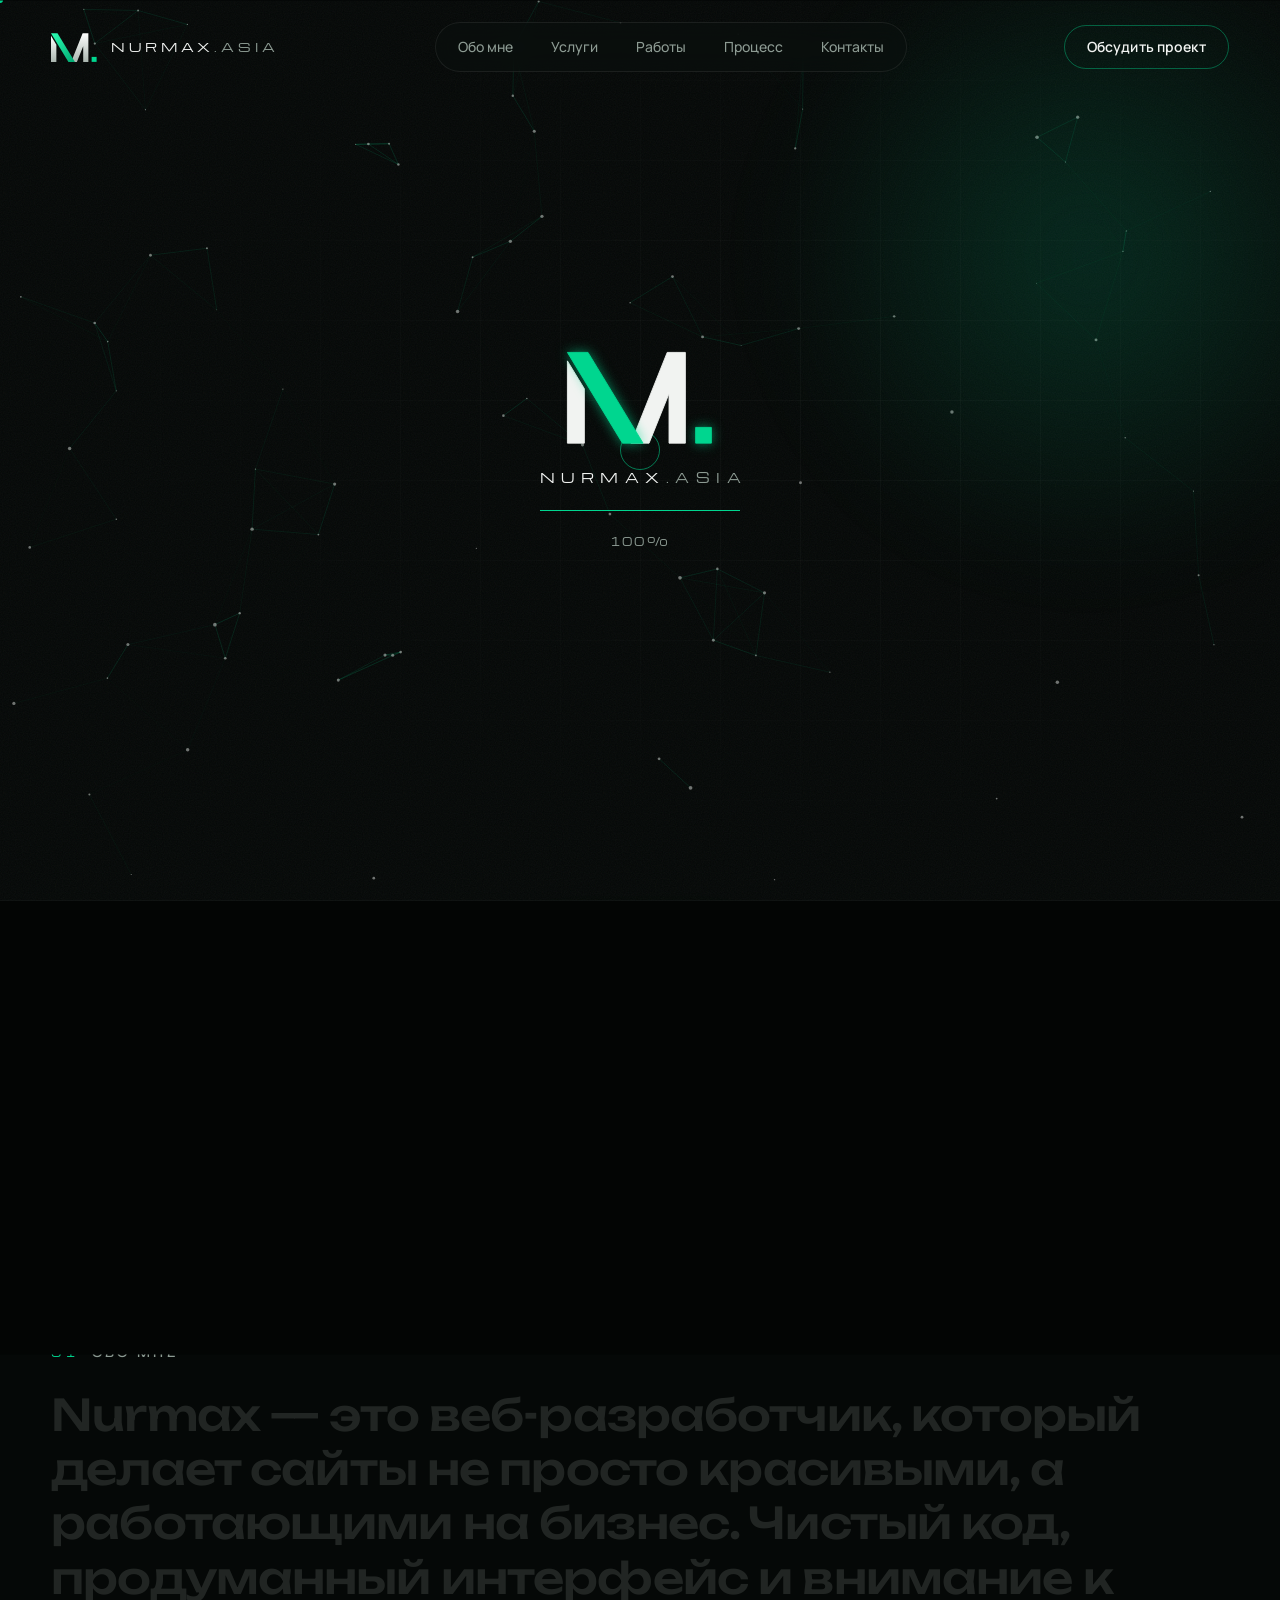
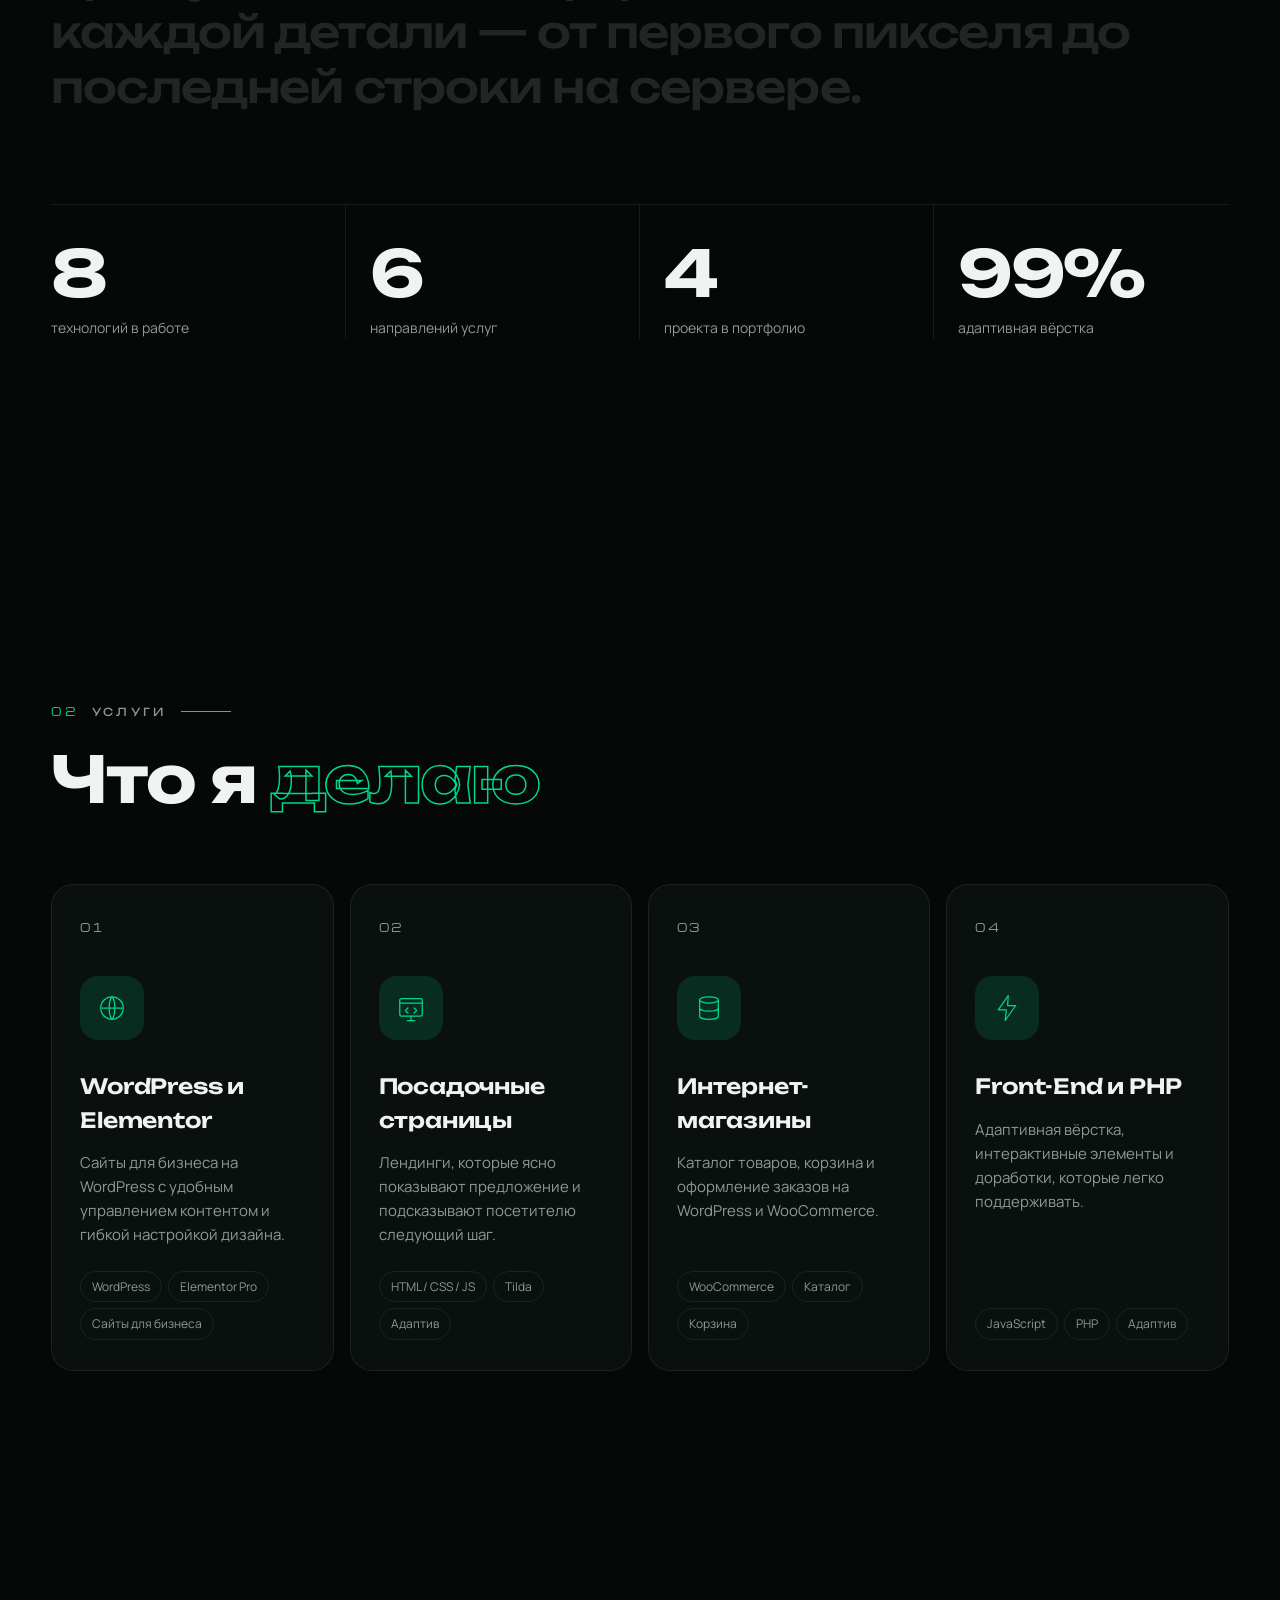
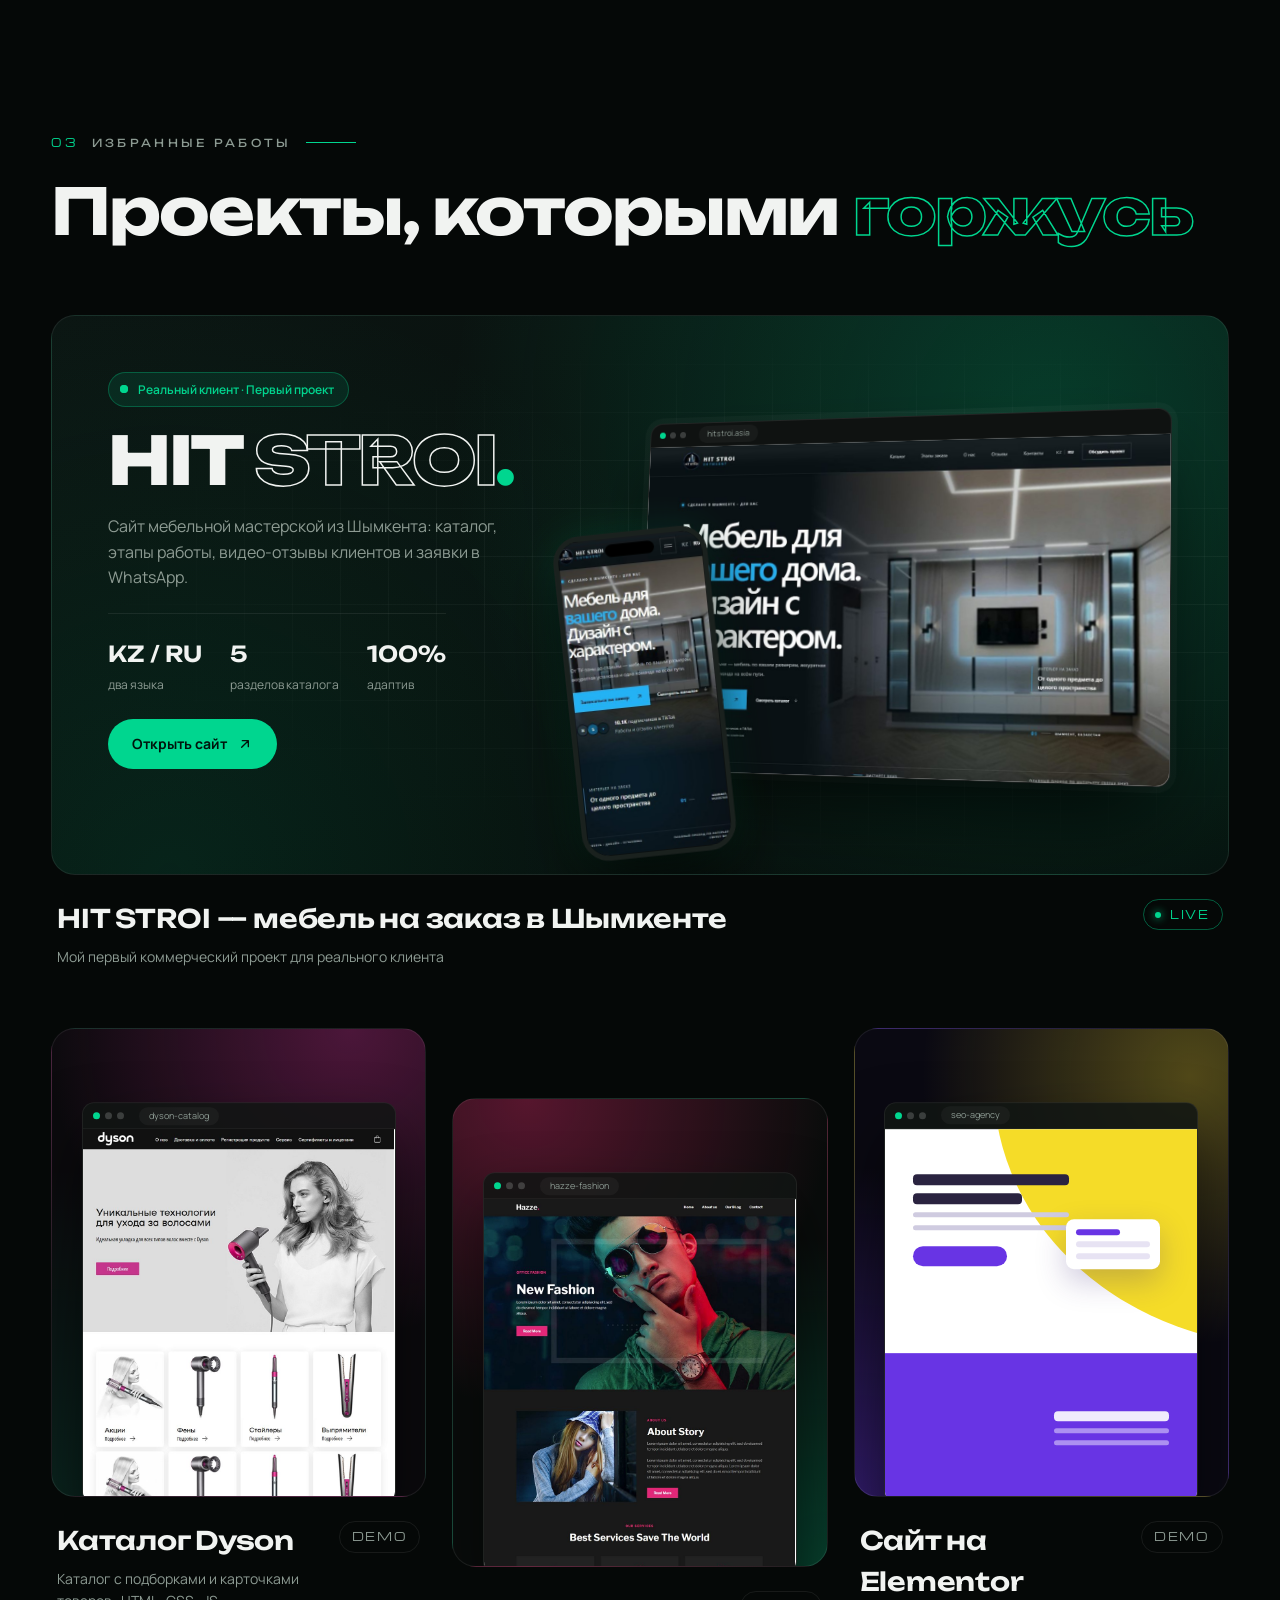
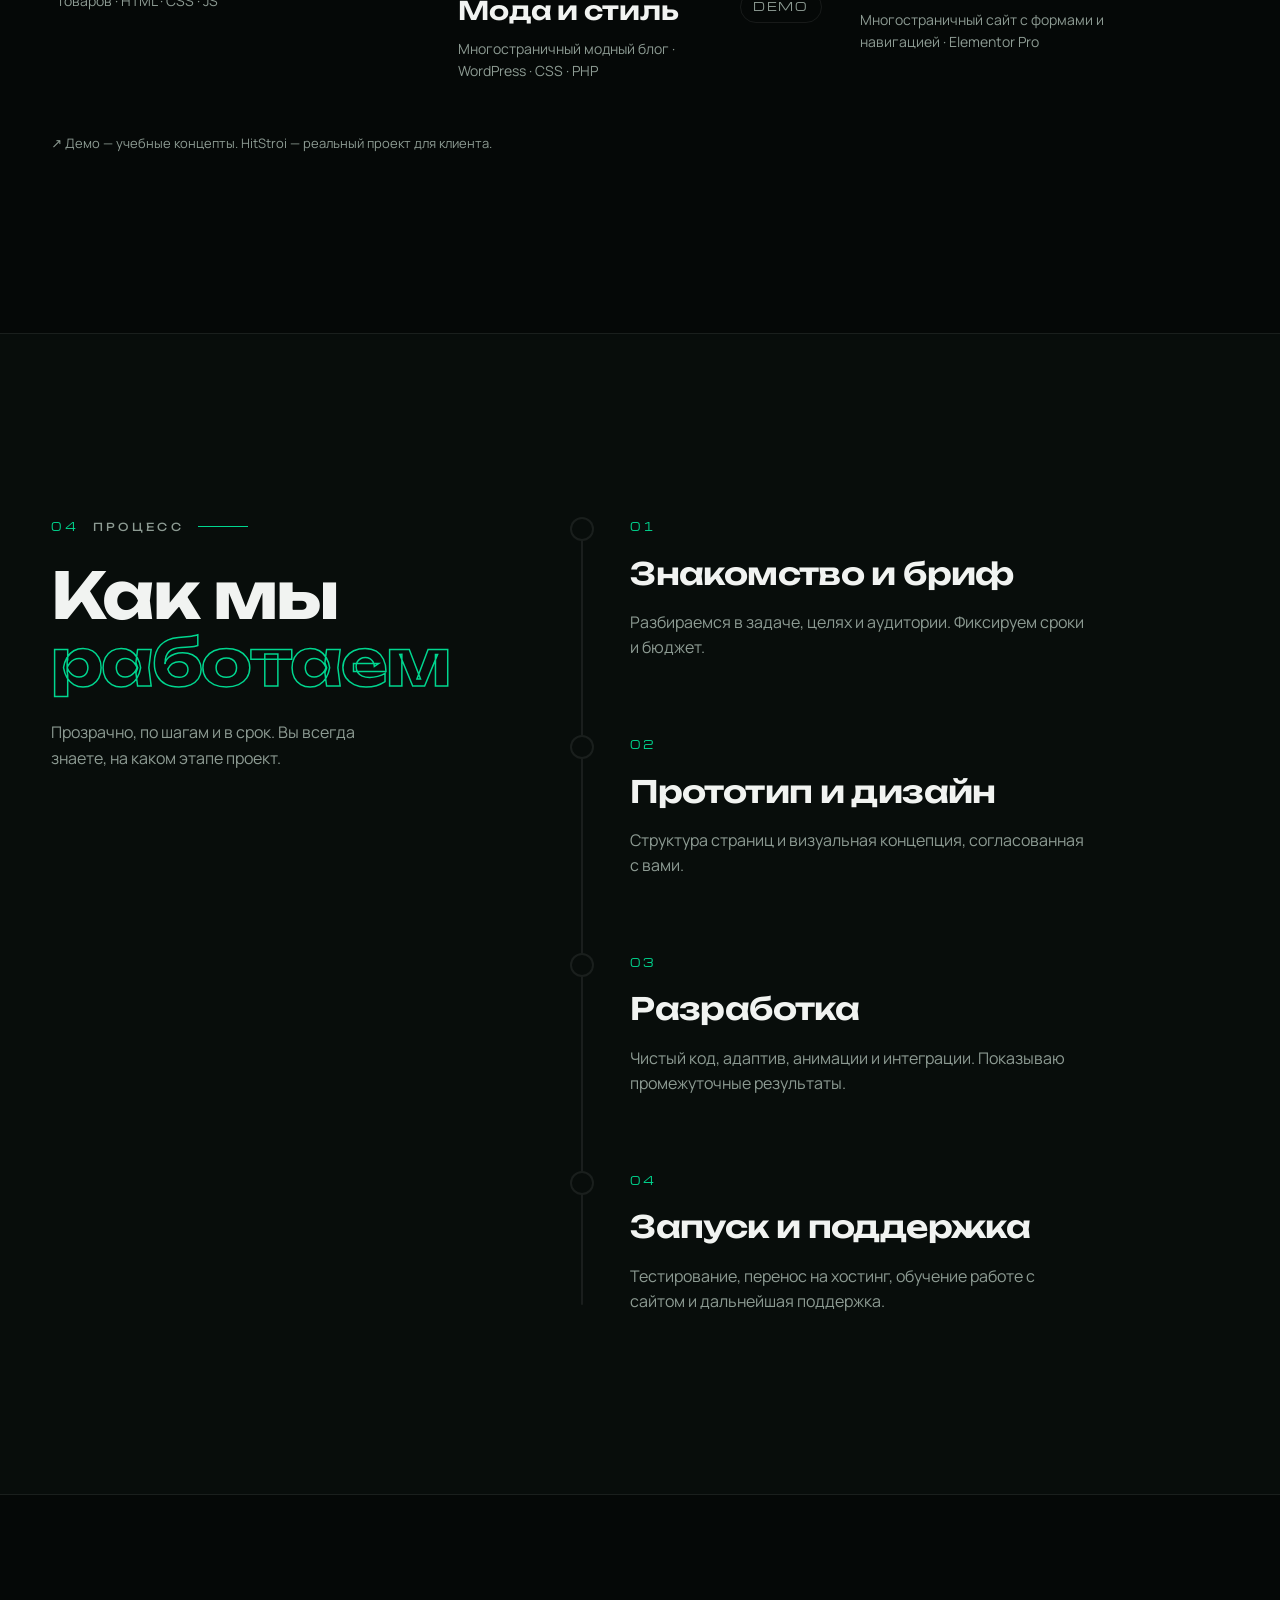
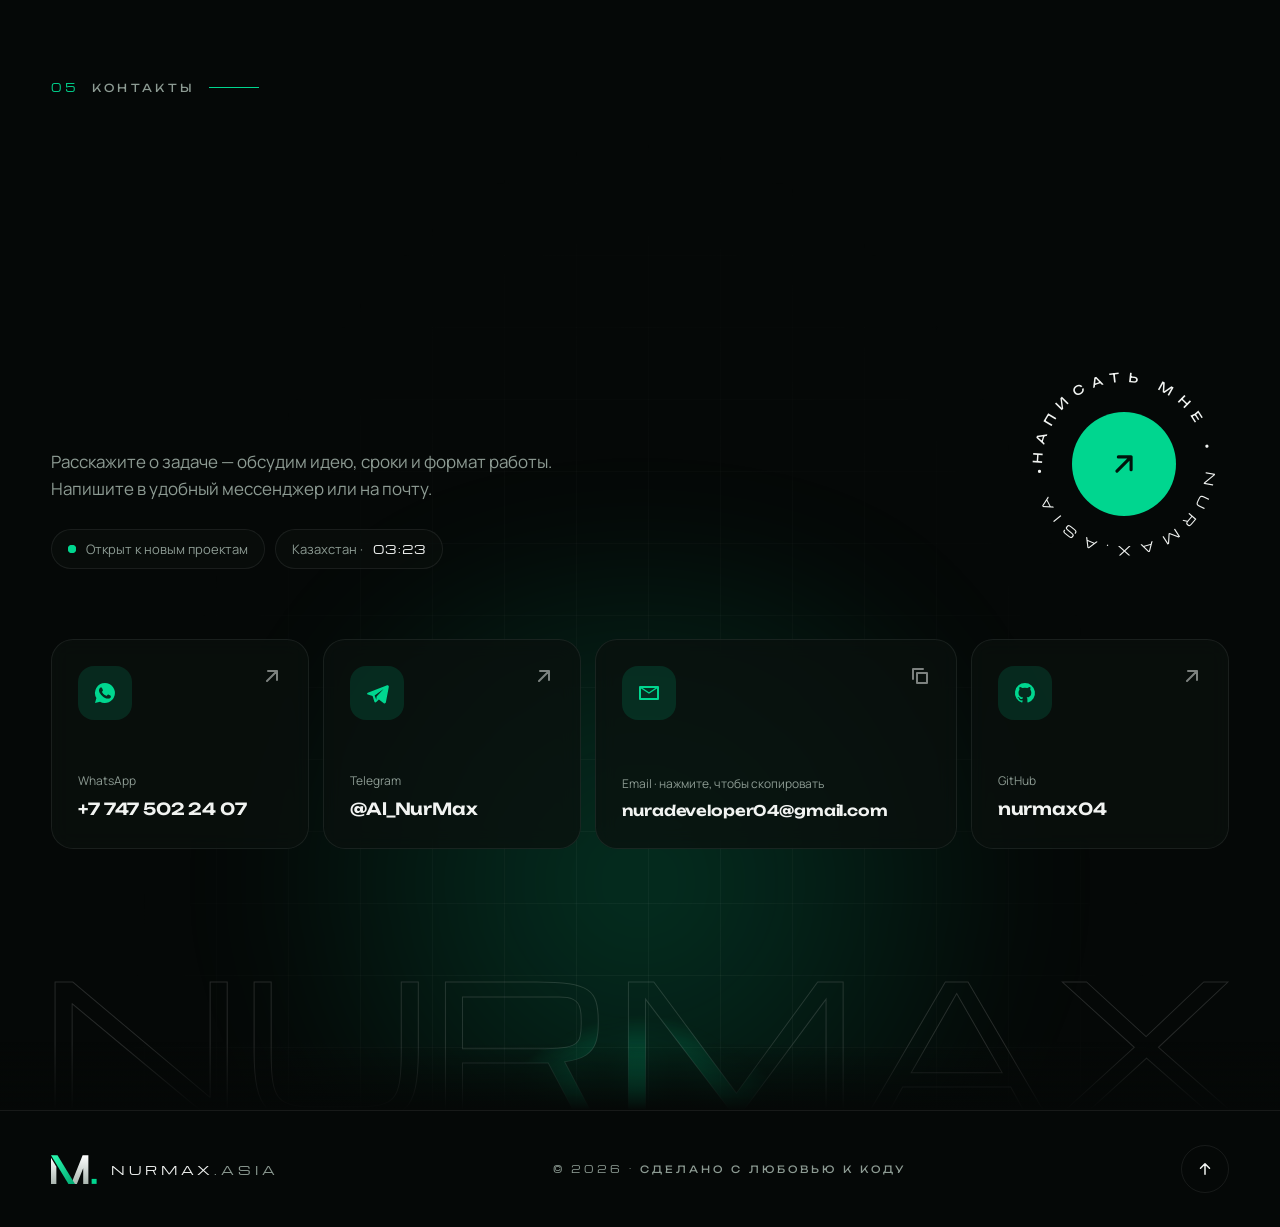
==== Новое портфолио/index.html @ bad71fff "Add files via upload" ====
<!DOCTYPE html>
<html lang="ru">
<head>
  <meta charset="UTF-8">
  <meta name="viewport" content="width=device-width, initial-scale=1.0">
  <title>Nurmax.asia — Web Developer</title>
  <meta name="description" content="Nurmax.asia — веб-разработчик. WordPress, Front-End, PHP, JavaScript. Создаю быстрые и красивые сайты.">
  <meta name="theme-color" content="#050807">
  <link rel="icon" href="assets/favicon.svg" type="image/svg+xml">
  <link rel="preconnect" href="https://fonts.googleapis.com">
  <link rel="preconnect" href="https://fonts.gstatic.com" crossorigin>
  <link href="https://fonts.googleapis.com/css2?family=Michroma&family=Manrope:wght@300;400;500;600;700;800&family=Unbounded:wght@400;500;600;700;800&display=swap" rel="stylesheet">
  <!-- Base -->
  <link rel="stylesheet" href="css/base/variables.css">
  <link rel="stylesheet" href="css/base/reset.css">
  <link rel="stylesheet" href="css/base/animations.css">
  <link rel="stylesheet" href="css/base/sections.css">
  <!-- Components -->
  <link rel="stylesheet" href="css/components/buttons.css">
  <link rel="stylesheet" href="css/components/cursor.css">
  <link rel="stylesheet" href="css/components/effects.css">
  <!-- Layout -->
  <link rel="stylesheet" href="css/layout/loader.css">
  <link rel="stylesheet" href="css/layout/nav.css">
  <link rel="stylesheet" href="css/layout/mobile-menu.css">
  <link rel="stylesheet" href="css/layout/footer.css">
  <!-- Sections -->
  <link rel="stylesheet" href="css/sections/hero.css">
  <link rel="stylesheet" href="css/sections/marquee.css">
  <link rel="stylesheet" href="css/sections/about.css">
  <link rel="stylesheet" href="css/sections/services.css">
  <link rel="stylesheet" href="css/sections/projects.css">
  <link rel="stylesheet" href="css/sections/process.css">
  <link rel="stylesheet" href="css/sections/contact.css">
</head>
<body class="loading">

  <!-- ===== SVG logo symbol ===== -->
  <svg width="0" height="0" style="position:absolute" aria-hidden="true">
    <defs>
      <linearGradient id="g-white" x1="0" y1="0" x2="0" y2="1">
        <stop offset="0" stop-color="#ffffff"/><stop offset="1" stop-color="#aab6af"/>
      </linearGradient>
      <linearGradient id="g-green" x1="0" y1="0" x2="1" y2="1">
        <stop offset="0" stop-color="#2bffb4"/><stop offset="1" stop-color="#00a870"/>
      </linearGradient>
      <symbol id="m-logo" viewBox="0 0 240 150">
        <polygon points="0,14 28,60 28,150 0,150" fill="url(#g-white)"/>
        <polygon points="105,150 165,0 195,0 195,150 168,150 168,68 135,150" fill="url(#g-white)"/>
        <polygon points="0,0 34,0 125,150 91,150" fill="url(#g-green)"/>
        <rect x="212" y="124" width="26" height="26" fill="#00D68F"/>
      </symbol>
    </defs>
  </svg>

  <!-- ===== Preloader ===== -->
  <div class="loader" id="loader">
    <div class="loader-inner">
      <svg class="loader-logo" viewBox="-4 -4 248 158">
        <polygon class="draw w" points="0,14 28,60 28,150 0,150"/>
        <polygon class="draw w" points="105,150 165,0 195,0 195,150 168,150 168,68 135,150"/>
        <polygon class="draw g" points="0,0 34,0 125,150 91,150"/>
        <rect class="draw g dot" x="212" y="124" width="26" height="26"/>
      </svg>
      <div class="loader-word">NURMAX<span>.ASIA</span></div>
      <div class="loader-bar"><span id="loader-bar"></span></div>
      <div class="loader-count"><span id="loader-count">0</span>%</div>
    </div>
    <div class="loader-panel p1"></div>
    <div class="loader-panel p2"></div>
  </div>

  <!-- ===== Cursor / FX ===== -->
  <div class="cursor-dot" aria-hidden="true"></div>
  <div class="cursor-ring" aria-hidden="true"><div class="cursor-ring-inner"><span class="cursor-label"></span></div></div>
  <div class="scroll-progress" id="scroll-progress"></div>
  <div class="noise" aria-hidden="true"></div>

  <!-- ===== Navigation ===== -->
  <header class="nav" id="nav">
    <div class="container nav-inner">
      <a href="#home" class="nav-logo" aria-label="Nurmax.asia — на главную">
        <svg><use href="#m-logo"/></svg>
        <span class="nav-word">NURMAX<em>.ASIA</em></span>
      </a>
      <nav class="nav-links" id="nav-links">
        <a href="#about" data-text="Обо мне"><span>Обо мне</span></a>
        <a href="#services" data-text="Услуги"><span>Услуги</span></a>
        <a href="#projects" data-text="Работы"><span>Работы</span></a>
        <a href="#process" data-text="Процесс"><span>Процесс</span></a>
        <a href="#contact" data-text="Контакты"><span>Контакты</span></a>
      </nav>
      <a href="#contact" class="btn btn-small magnetic nav-cta"><span>Обсудить проект</span></a>
      <button class="burger" id="burger" aria-label="Открыть меню" aria-expanded="false" aria-controls="mobile-menu">
        <span class="burger-label"><span>Меню</span><span>Закрыть</span></span>
        <span class="burger-icon"><i></i><i></i><i></i></span>
      </button>
    </div>
  </header>

  <!-- ===== Mobile menu ===== -->
  <div class="mobile-menu" id="mobile-menu" aria-hidden="true">
    <div class="mm-bg">
      <div class="mm-grid"></div>
      <div class="mm-glow"></div>
      <svg class="mm-mark" aria-hidden="true"><use href="#m-logo"/></svg>
    </div>
    <div class="mm-inner">
      <div class="mm-caption"><span>Навигация</span><span>05 разделов</span></div>
      <nav class="mm-links">
        <a href="#about" style="--i:0"><span class="mm-row"><span class="mm-num">01</span><span class="mm-text" data-text="Обо мне">Обо мне</span><svg class="mm-arrow" viewBox="0 0 24 24"><path d="M5 12h14M13 6l6 6-6 6"/></svg></span></a>
        <a href="#services" style="--i:1"><span class="mm-row"><span class="mm-num">02</span><span class="mm-text" data-text="Услуги">Услуги</span><svg class="mm-arrow" viewBox="0 0 24 24"><path d="M5 12h14M13 6l6 6-6 6"/></svg></span></a>
        <a href="#projects" style="--i:2"><span class="mm-row"><span class="mm-num">03</span><span class="mm-text" data-text="Работы">Работы</span><svg class="mm-arrow" viewBox="0 0 24 24"><path d="M5 12h14M13 6l6 6-6 6"/></svg></span></a>
        <a href="#process" style="--i:3"><span class="mm-row"><span class="mm-num">04</span><span class="mm-text" data-text="Процесс">Процесс</span><svg class="mm-arrow" viewBox="0 0 24 24"><path d="M5 12h14M13 6l6 6-6 6"/></svg></span></a>
        <a href="#contact" style="--i:4"><span class="mm-row"><span class="mm-num">05</span><span class="mm-text" data-text="Контакты">Контакты</span><svg class="mm-arrow" viewBox="0 0 24 24"><path d="M5 12h14M13 6l6 6-6 6"/></svg></span></a>
      </nav>
      <div class="mm-footer">
        <div class="mm-status"><span class="pulse"></span>Открыт к новым проектам</div>
        <div class="mm-socials">
          <a href="https://t.me/Al_NurMax" target="_blank" rel="noopener">Telegram</a>
          <a href="https://wa.me/77475022407" target="_blank" rel="noopener">WhatsApp</a>
          <a href="https://github.com/nurmax04" target="_blank" rel="noopener">GitHub</a>
        </div>
        <a href="#contact" class="mm-cta">Обсудить проект <svg viewBox="0 0 24 24" width="18" height="18"><path d="M7 17 17 7M8 7h9v9" fill="none" stroke="currentColor" stroke-width="2" stroke-linecap="round" stroke-linejoin="round"/></svg></a>
      </div>
    </div>
  </div>

  <main>
    <!-- ===== HERO ===== -->
    <section class="hero" id="home">
      <canvas id="bg-canvas"></canvas>
      <div class="hero-glow"></div>
      <div class="container hero-inner">
        <div class="hero-text">
          <div class="hero-badge intro" style="--d:0s"><span class="pulse"></span>Открыт для новых проектов</div>
          <h1 class="hero-title" aria-label="Создаю сайты, которые продают">
            <span class="line" data-split>Создаю сайты,</span>
            <span class="line" data-split>которые</span>
            <span class="line"><span class="line-inner"><span class="rotator" id="rotator">продают</span><span class="accent-dot">.</span></span></span>
          </h1>
          <p class="hero-sub intro" style="--d:.9s">
            WordPress, Front-End, PHP и JavaScript — превращаю идеи в&nbsp;быстрые, красивые и&nbsp;надёжные веб-продукты, которые приносят результат.
          </p>
          <div class="hero-cta intro" style="--d:1.05s">
            <a href="#projects" class="btn btn-primary magnetic"><span>Смотреть работы
              <svg viewBox="0 0 24 24" width="18" height="18"><path d="M5 12h14M13 6l6 6-6 6" fill="none" stroke="currentColor" stroke-width="2" stroke-linecap="round" stroke-linejoin="round"/></svg></span></a>
            <a href="#contact" class="btn btn-ghost magnetic"><span>Связаться</span></a>
          </div>
        </div>

        <div class="hero-visual intro-scale" id="hero-visual">
          <div class="logo-stage" id="logo-stage">
            <div class="grid-construct"></div>
            <div class="ring r1"></div>
            <div class="ring r2"></div>
            <div class="ring r3"></div>
            <div class="logo-glow"></div>
            <svg class="hero-logo"><use href="#m-logo"/></svg>
            <span class="chip c1">&lt;/&gt; JavaScript</span>
            <span class="chip c2">WordPress</span>
            <span class="chip c3">PHP</span>
            <span class="chip c4">Front-End</span>
          </div>
        </div>
      </div>

      <div class="hero-bottom container intro" style="--d:1.3s">
        <span class="mono">WEB DEVELOPER · KAZAKHSTAN</span>
        <a href="#about" class="scroll-down"><span class="mouse"><span></span></span>Листайте вниз</a>
        <span class="mono">© 2026 NURMAX.ASIA</span>
      </div>
    </section>

    <!-- ===== MARQUEE ===== -->
    <section class="marquee-wrap" aria-label="Технологии">
      <div class="marquee">
        <div class="marquee-track">
          <span>HTML5</span><i>✦</i><span>CSS3</span><i>✦</i><span>JavaScript</span><i>✦</i><span>PHP</span><i>✦</i><span>WordPress</span><i>✦</i><span>Elementor</span><i>✦</i><span>Tilda</span><i>✦</i><span>WooCommerce</span><i>✦</i>
          <span>HTML5</span><i>✦</i><span>CSS3</span><i>✦</i><span>JavaScript</span><i>✦</i><span>PHP</span><i>✦</i><span>WordPress</span><i>✦</i><span>Elementor</span><i>✦</i><span>Tilda</span><i>✦</i><span>WooCommerce</span><i>✦</i>
        </div>
      </div>
      <div class="marquee reverse outline">
        <div class="marquee-track">
          <span>Скорость</span><i>●</i><span>Дизайн</span><i>●</i><span>Код</span><i>●</i><span>Результат</span><i>●</i><span>Скорость</span><i>●</i><span>Дизайн</span><i>●</i><span>Код</span><i>●</i><span>Результат</span><i>●</i>
          <span>Скорость</span><i>●</i><span>Дизайн</span><i>●</i><span>Код</span><i>●</i><span>Результат</span><i>●</i><span>Скорость</span><i>●</i><span>Дизайн</span><i>●</i><span>Код</span><i>●</i><span>Результат</span><i>●</i>
        </div>
      </div>
    </section>

    <!-- ===== ABOUT ===== -->
    <section class="section about" id="about">
      <div class="container">
        <div class="section-label" data-reveal><span>01</span> Обо мне</div>
        <p class="about-text" id="about-text">
          Nurmax — это веб-разработчик, который делает сайты не просто красивыми, а работающими на бизнес. Чистый код, продуманный интерфейс и внимание к каждой детали — от первого пикселя до последней строки на сервере.
        </p>
        <div class="stats">
          <div class="stat" data-reveal style="--d:0s"><b><span data-count="8">0</span></b><small>технологий в работе</small></div>
          <div class="stat" data-reveal style="--d:.1s"><b><span data-count="6">0</span></b><small>направлений услуг</small></div>
          <div class="stat" data-reveal style="--d:.2s"><b><span data-count="4">0</span></b><small>проекта в портфолио</small></div>
          <div class="stat" data-reveal style="--d:.3s"><b><span data-count="100">0</span>%</b><small>адаптивная вёрстка</small></div>
        </div>
      </div>
    </section>

    <!-- ===== SERVICES ===== -->
    <section class="section services" id="services">
      <div class="container">
        <div class="section-head">
          <div class="section-label" data-reveal><span>02</span> Услуги</div>
          <h2 class="section-title" data-reveal>Что я <em>делаю</em></h2>
        </div>
        <div class="services-grid">
          <article class="service-card" data-spotlight data-reveal style="--d:0s">
            <div class="service-num">01</div>
            <div class="service-icon">
              <svg viewBox="0 0 48 48"><circle cx="24" cy="24" r="18" /><path d="M8 24h32M24 6c6 6 6 30 0 36M24 6c-6 6-6 30 0 36"/></svg>
            </div>
            <h3>WordPress и Elementor</h3>
            <p>Сайты для бизнеса на WordPress с удобным управлением контентом и гибкой настройкой дизайна.</p>
            <ul><li>WordPress</li><li>Elementor Pro</li><li>Сайты для бизнеса</li></ul>
          </article>
          <article class="service-card" data-spotlight data-reveal style="--d:.1s">
            <div class="service-num">02</div>
            <div class="service-icon">
              <svg viewBox="0 0 48 48"><rect x="6" y="9" width="36" height="28" rx="3"/><path d="M6 16h36M18 44h12M24 37v7M19 24l-4 4 4 4M29 24l4 4-4 4"/></svg>
            </div>
            <h3>Посадочные страницы</h3>
            <p>Лендинги, которые ясно показывают предложение и подсказывают посетителю следующий шаг.</p>
            <ul><li>HTML / CSS / JS</li><li>Tilda</li><li>Адаптив</li></ul>
          </article>
          <article class="service-card" data-spotlight data-reveal style="--d:.2s">
            <div class="service-num">03</div>
            <div class="service-icon">
              <svg viewBox="0 0 48 48"><ellipse cx="24" cy="11" rx="15" ry="5"/><path d="M9 11v13c0 2.8 6.7 5 15 5s15-2.2 15-5V11M9 24v13c0 2.8 6.7 5 15 5s15-2.2 15-5V24"/></svg>
            </div>
            <h3>Интернет-магазины</h3>
            <p>Каталог товаров, корзина и оформление заказов на WordPress и WooCommerce.</p>
            <ul><li>WooCommerce</li><li>Каталог</li><li>Корзина</li></ul>
          </article>
          <article class="service-card" data-spotlight data-reveal style="--d:.3s">
            <div class="service-num">04</div>
            <div class="service-icon">
              <svg viewBox="0 0 48 48"><path d="M26 4 10 27h13l-2 17 17-24H25z"/></svg>
            </div>
            <h3>Front-End и PHP</h3>
            <p>Адаптивная вёрстка, интерактивные элементы и доработки, которые легко поддерживать.</p>
            <ul><li>JavaScript</li><li>PHP</li><li>Адаптив</li></ul>
          </article>
        </div>
      </div>
    </section>

    <!-- ===== PROJECTS ===== -->
    <section class="section projects" id="projects">
      <div class="container">
        <div class="section-head">
          <div class="section-label" data-reveal><span>03</span> Избранные работы</div>
          <h2 class="section-title" data-reveal>Проекты, которыми <em>горжусь</em></h2>
        </div>
        <div class="projects-grid">
          <!-- ===== Featured: реальный клиент ===== -->
          <a href="https://hitstroi.asia/" target="_blank" rel="noopener" class="project featured" data-cursor="Открыть" data-reveal>
            <div class="project-media mf">
              <div class="feat-copy">
                <span class="feat-badge"><span class="pulse"></span>Реальный клиент · Первый проект</span>
                <div class="feat-title">HIT <em>STROI</em><i>.</i></div>
                <p class="feat-desc">Сайт мебельной мастерской из Шымкента: каталог, этапы работы, видео-отзывы клиентов и заявки в WhatsApp.</p>
                <ul class="feat-facts">
                  <li><b>KZ / RU</b><span>два языка</span></li>
                  <li><b>5</b><span>разделов каталога</span></li>
                  <li><b>100%</b><span>адаптив</span></li>
                </ul>
                <span class="feat-link">Открыть сайт <svg viewBox="0 0 24 24" width="16" height="16"><path d="M7 17 17 7M8 7h9v9" fill="none" stroke="currentColor" stroke-width="2" stroke-linecap="round" stroke-linejoin="round"/></svg></span>
              </div>
              <div class="feat-devices" data-tilt-target>
                <div class="laptop">
                  <div class="mock-bar"><i></i><i></i><i></i><span>hitstroi.asia</span></div>
                  <div class="shot"><img src="assets/projects/hitstroi.jpg" alt="Сайт HIT STROI — десктоп" loading="lazy"></div>
                </div>
                <div class="phone">
                  <div class="phone-notch"></div>
                  <img src="assets/projects/hitstroi-mobile.jpg" alt="Сайт HIT STROI — мобильная версия" loading="lazy">
                </div>
              </div>
            </div>
            <div class="project-info">
              <div><h3>HIT STROI — мебель на заказ в Шымкенте</h3><p>Мой первый коммерческий проект для реального клиента</p></div>
              <span class="project-year live">LIVE</span>
            </div>
          </a>

          <!-- ===== Демо-концепты ===== -->
          <a href="https://nurmax04.github.io/Homework/Dyson/index.html" target="_blank" rel="noopener" class="project" data-tilt data-cursor="Открыть" data-reveal style="--d:0s">
            <div class="project-media m-dyson">
              <div class="mock shot-mock">
                <div class="mock-bar"><i></i><i></i><i></i><span>dyson-catalog</span></div>
                <div class="shot"><img src="assets/projects/dyson.jpg" alt="Концепт каталога Dyson" loading="lazy"></div>
              </div>
            </div>
            <div class="project-info">
              <div><h3>Каталог Dyson</h3><p>Каталог с подборками и карточками товаров · HTML · CSS · JS</p></div>
              <span class="project-year">DEMO</span>
            </div>
          </a>
          <a href="https://nurmax.asia/domashka_03/" target="_blank" rel="noopener" class="project" data-tilt data-cursor="Открыть" data-reveal style="--d:.1s">
            <div class="project-media m-fashion">
              <div class="mock shot-mock">
                <div class="mock-bar"><i></i><i></i><i></i><span>hazze-fashion</span></div>
                <div class="shot"><img src="assets/projects/fashion.jpg" alt="Концепт модного блога Hazze на WordPress" loading="lazy"></div>
              </div>
            </div>
            <div class="project-info">
              <div><h3>Мода и стиль</h3><p>Многостраничный модный блог · WordPress · CSS · PHP</p></div>
              <span class="project-year">DEMO</span>
            </div>
          </a>
          <a href="https://website481020.nicepage.io/ru/Landing.html" target="_blank" rel="noopener" class="project" data-tilt data-cursor="Открыть" data-reveal style="--d:.2s">
            <div class="project-media m-el">
              <div class="mock shot-mock">
                <div class="mock-bar"><i></i><i></i><i></i><span>seo-agency</span></div>
                <div class="el-body">
                  <div class="el-wave"></div>
                  <div class="el-text"><b></b><b></b><b class="s"></b><b class="s"></b><span class="el-btn"></span></div>
                  <div class="el-card"><i></i><i></i><i></i></div>
                  <div class="el-purple"><b></b><b class="s"></b><b class="s"></b></div>
                </div>
              </div>
            </div>
            <div class="project-info">
              <div><h3>Сайт на Elementor</h3><p>Многостраничный сайт с формами и навигацией · Elementor Pro</p></div>
              <span class="project-year">DEMO</span>
            </div>
          </a>
        </div>
        <p class="projects-note" data-reveal>↗ Демо — учебные концепты. HitStroi — реальный проект для клиента.</p>
      </div>
    </section>

    <!-- ===== PROCESS ===== -->
    <section class="section process" id="process">
      <div class="container process-inner">
        <div class="process-head">
          <div class="section-label" data-reveal><span>04</span> Процесс</div>
          <h2 class="section-title" data-reveal>Как мы <em>работаем</em></h2>
          <p class="process-note" data-reveal>Прозрачно, по шагам и в срок. Вы всегда знаете, на каком этапе проект.</p>
        </div>
        <div class="timeline" id="timeline">
          <div class="timeline-line"><span id="timeline-fill"></span></div>
          <div class="step" data-reveal><div class="step-dot"></div><span class="step-n">01</span><h3>Знакомство и бриф</h3><p>Разбираемся в задаче, целях и аудитории. Фиксируем сроки и бюджет.</p></div>
          <div class="step" data-reveal><div class="step-dot"></div><span class="step-n">02</span><h3>Прототип и дизайн</h3><p>Структура страниц и визуальная концепция, согласованная с вами.</p></div>
          <div class="step" data-reveal><div class="step-dot"></div><span class="step-n">03</span><h3>Разработка</h3><p>Чистый код, адаптив, анимации и интеграции. Показываю промежуточные результаты.</p></div>
          <div class="step" data-reveal><div class="step-dot"></div><span class="step-n">04</span><h3>Запуск и поддержка</h3><p>Тестирование, перенос на хостинг, обучение работе с сайтом и дальнейшая поддержка.</p></div>
        </div>
      </div>
    </section>

    <!-- ===== CONTACT ===== -->
    <section class="section contact" id="contact">
      <div class="contact-glow"></div>
      <div class="contact-grid-bg"></div>
      <div class="container">
        <div class="contact-top">
          <div class="contact-head">
            <div class="section-label" data-reveal><span>05</span> Контакты</div>
            <h2 class="contact-title">
              <span class="ct-line"><span class="ct-in" data-reveal>Есть идея?</span></span>
              <span class="ct-line"><span class="ct-in" data-reveal style="--d:.1s">Давайте <em>обсудим</em><i class="accent-dot">.</i></span></span>
            </h2>
            <p class="contact-lead" data-reveal style="--d:.2s">Расскажите о задаче — обсудим идею, сроки и формат работы. Напишите в удобный мессенджер или на почту.</p>
            <div class="contact-status" data-reveal style="--d:.3s">
              <span class="cs-item"><span class="pulse"></span>Открыт к новым проектам</span>
              <span class="cs-item">Казахстан · <b id="local-time">--:--</b></span>
            </div>
          </div>
          <a href="https://t.me/Al_NurMax" target="_blank" rel="noopener" class="contact-orb magnetic" data-cursor="Написать" data-reveal style="--d:.2s" aria-label="Написать в Telegram">
            <span class="orb-inner">
              <svg class="orb-text" viewBox="0 0 200 200" aria-hidden="true">
                <defs><path id="orb-circle" d="M100 100m-78 0a78 78 0 1 1 156 0a78 78 0 1 1-156 0"/></defs>
                <text><textPath href="#orb-circle" textLength="486" lengthAdjust="spacing">НАПИСАТЬ МНЕ • NURMAX.ASIA • </textPath></text>
              </svg>
              <span class="orb-core"><svg viewBox="0 0 24 24"><path d="M7 17 17 7M8 7h9v9"/></svg></span>
            </span>
          </a>
        </div>

        <div class="contact-cards">
          <a href="https://wa.me/77475022407" target="_blank" rel="noopener" class="cc" data-spotlight data-reveal style="--d:0s">
            <span class="cc-icon"><svg viewBox="0 0 24 24"><path d="M12 2a10 10 0 0 0-8.6 15.1L2 22l5-1.3A10 10 0 1 0 12 2zm5.8 14.2c-.2.7-1.4 1.3-2 1.4-.5.1-1.2.1-1.9-.1-.4-.1-1-.3-1.7-.6-3-1.3-4.9-4.3-5-4.5-.2-.2-1.2-1.6-1.2-3s.8-2.2 1-2.5c.3-.3.6-.4.8-.4h.6c.2 0 .4 0 .6.5l.9 2.1c.1.2.1.4 0 .5l-.3.5-.4.5c-.1.1-.3.3-.1.6.2.3.8 1.3 1.7 2.1 1.2 1 2.1 1.4 2.4 1.5.3.1.5.1.6-.1l.9-1c.2-.3.4-.2.6-.1l2 1c.3.1.5.2.5.3.1.1.1.6-.1 1.3z"/></svg></span>
            <span class="cc-label">WhatsApp</span>
            <span class="cc-value">+7 747 502 24 07</span>
            <svg class="cc-arrow" viewBox="0 0 24 24"><path d="M7 17 17 7M8 7h9v9"/></svg>
          </a>
          <a href="https://t.me/Al_NurMax" target="_blank" rel="noopener" class="cc" data-spotlight data-reveal style="--d:.08s">
            <span class="cc-icon"><svg viewBox="0 0 24 24"><path d="M21.5 4.5 2.8 11.7c-1 .4-1 1.6.1 1.9l4.7 1.5 1.8 5.6c.3.8 1.3 1 1.9.4l2.6-2.5 4.9 3.6c.8.6 1.9.1 2.1-.9L23.8 6c.3-1.3-1-2.3-2.3-1.5zM9.6 14.5l9-6.6-7 7.6-.3 3.3z"/></svg></span>
            <span class="cc-label">Telegram</span>
            <span class="cc-value">@Al_NurMax</span>
            <svg class="cc-arrow" viewBox="0 0 24 24"><path d="M7 17 17 7M8 7h9v9"/></svg>
          </a>
          <button class="cc" id="copy-mail" data-mail="nuradeveloper04@gmail.com" data-cursor="Копировать" data-spotlight data-reveal style="--d:.16s">
            <span class="cc-icon"><svg viewBox="0 0 24 24"><path d="M3 5h18a1 1 0 0 1 1 1v12a1 1 0 0 1-1 1H3a1 1 0 0 1-1-1V6a1 1 0 0 1 1-1zm1 2.4V17h16V7.4l-8 5.3-8-5.3zM5.6 7 12 11.2 18.4 7H5.6z"/></svg></span>
            <span class="cc-label">Email · нажмите, чтобы скопировать</span>
            <span class="cc-value cc-mail">nuradeveloper04@gmail.com</span>
            <svg class="cc-arrow" viewBox="0 0 24 24"><path d="M9 9h10v10H9zM5 15V5h10"/></svg>
          </button>
          <a href="https://github.com/nurmax04" target="_blank" rel="noopener" class="cc" data-spotlight data-reveal style="--d:.24s">
            <span class="cc-icon"><svg viewBox="0 0 24 24"><path d="M12 2a10 10 0 0 0-3.2 19.5c.5.1.7-.2.7-.5v-1.7c-2.8.6-3.4-1.3-3.4-1.3-.4-1.2-1.1-1.5-1.1-1.5-.9-.6.1-.6.1-.6 1 .1 1.5 1 1.5 1 .9 1.6 2.4 1.1 2.9.8.1-.7.4-1.1.6-1.3-2.2-.3-4.6-1.1-4.6-5 0-1.1.4-2 1-2.7-.1-.3-.4-1.3.1-2.7 0 0 .8-.3 2.8 1a9.5 9.5 0 0 1 5 0c1.9-1.3 2.8-1 2.8-1 .5 1.4.2 2.4.1 2.7.6.7 1 1.6 1 2.7 0 3.9-2.3 4.7-4.6 5 .4.3.7.9.7 1.9V21c0 .3.2.6.7.5A10 10 0 0 0 12 2z"/></svg></span>
            <span class="cc-label">GitHub</span>
            <span class="cc-value">nurmax04</span>
            <svg class="cc-arrow" viewBox="0 0 24 24"><path d="M7 17 17 7M8 7h9v9"/></svg>
          </a>
        </div>
      </div>

      <div class="giant-word" id="giant-word" aria-hidden="true">
        <span class="gw-outline">NURMAX</span>
        <span class="gw-fill">NURMAX</span>
      </div>
    </section>
  </main>

  <!-- ===== FOOTER ===== -->
  <footer class="footer">
    <div class="container footer-inner">
      <a href="#home" class="nav-logo"><svg><use href="#m-logo"/></svg><span class="nav-word">NURMAX<em>.ASIA</em></span></a>
      <span class="mono">© <span id="year">2026</span> · Сделано с любовью к коду</span>
      <a href="#home" class="to-top magnetic" aria-label="Наверх"><svg viewBox="0 0 24 24" width="18" height="18"><path d="M12 19V5M6 11l6-6 6 6" fill="none" stroke="currentColor" stroke-width="2" stroke-linecap="round" stroke-linejoin="round"/></svg></a>
    </div>
  </footer>

  <div class="toast" id="toast">Почта скопирована ✓</div>

  <!-- Core (must be first) -->
  <script src="js/core.js"></script>
  <!-- Layout -->
  <script src="js/layout/loader.js"></script>
  <script src="js/layout/nav.js"></script>
  <script src="js/layout/mobile-menu.js"></script>
  <script src="js/layout/footer.js"></script>
  <!-- Sections -->
  <script src="js/sections/hero.js"></script>
  <script src="js/sections/about.js"></script>
  <script src="js/sections/projects.js"></script>
  <script src="js/sections/process.js"></script>
  <script src="js/sections/contact.js"></script>
  <!-- Components (after sections, so they see the final DOM) -->
  <script src="js/components/reveal.js"></script>
  <script src="js/components/spotlight.js"></script>
  <script src="js/components/magnetic.js"></script>
  <script src="js/components/cursor.js"></script>
  <script src="js/components/scroll-progress.js"></script>
</body>
</html>
---- Новое портфолио/css/base/variables.css ----
/* =========================================================
   NURMAX.ASIA — Design tokens
   ========================================================= */
:root {
  /* Colors */
  --bg: #050807;
  --bg-2: #080d0b;
  --card: #0a100e;
  --green: #00D68F;
  --green-2: #2bffb4;
  --green-dim: rgba(0, 214, 143, .14);
  --text: #F1F3F1;
  --muted: #8D9B93;
  --line: rgba(241, 243, 241, .08);

  /* Motion */
  --ease: cubic-bezier(.16, 1, .3, 1);
  --ease-in-out: cubic-bezier(.77, 0, .175, 1);

  /* Typography */
  --f-head: 'Unbounded', 'Manrope', sans-serif;
  --f-body: 'Manrope', system-ui, sans-serif;
  --f-brand: 'Michroma', 'Unbounded', sans-serif;
}
---- Новое портфолио/css/base/animations.css ----
/* =========================================================
   Shared keyframes & entrance animations
   ========================================================= */
@keyframes breathe { 50% { transform: scale(1.15) translate(-3%, 4%); opacity: .7; } }
@keyframes spin { to { rotate: 360deg; } }
@keyframes float { 50% { translate: 0 -14px; } }
@keyframes ping { to { transform: scale(3.5); opacity: 0; } }
@keyframes blink { 50% { opacity: .2; } }

/* Hero intro (after preloader) */
.intro { opacity: 0; transform: translateY(30px); transition: opacity 1s var(--ease), transform 1s var(--ease); transition-delay: var(--d, 0s); }
.loaded .intro { opacity: 1; transform: none; }
.intro-scale { opacity: 0; transform: scale(.85); filter: blur(12px); transition: opacity 1.4s var(--ease) .3s, transform 1.6s var(--ease) .3s, filter 1.4s var(--ease) .3s; }
.loaded .intro-scale { opacity: 1; transform: none; filter: none; }

/* Reveal on scroll (js/components/reveal.js adds .in) */
[data-reveal] { opacity: 0; transform: translateY(50px); transition: opacity 1.1s var(--ease), transform 1.1s var(--ease); transition-delay: var(--d, 0s); }
[data-reveal].in { opacity: 1; transform: none; }
---- Новое портфолио/css/base/sections.css ----
/* =========================================================
   Common section layout (label, title, spacing)
   ========================================================= */
.section { position: relative; padding: clamp(90px, 14vw, 180px) 0; }
.section-head { margin-bottom: 70px; }
.section-label { display: inline-flex; align-items: center; gap: 14px; font-family: var(--f-brand); font-size: 11px; letter-spacing: .3em; text-transform: uppercase; color: var(--muted); margin-bottom: 26px; }
.section-label span { color: var(--green); }
.section-label::after { content: ''; width: 50px; height: 1px; background: var(--green); }
.section-title { font-family: var(--f-head); font-size: clamp(34px, 5vw, 72px); font-weight: 700; line-height: 1.05; letter-spacing: -.03em; }
.section-title em { font-style: normal; color: transparent; -webkit-text-stroke: 1.5px var(--green); }
---- Новое портфолио/css/components/buttons.css ----
/* =========================================================
   Buttons
   ========================================================= */
.btn {
  position: relative; display: inline-flex; align-items: center; justify-content: center;
  height: 56px; padding: 0 30px; border-radius: 100px; overflow: hidden;
  font-weight: 600; font-size: 15px; letter-spacing: .01em; isolation: isolate;
  transition: color .4s var(--ease), box-shadow .4s, border-color .4s;
}
.btn > span { position: relative; z-index: 2; display: inline-flex; align-items: center; gap: 10px; transition: transform .3s var(--ease); }
.btn::before {
  content: ''; position: absolute; left: 50%; top: 100%; width: 140%; aspect-ratio: 1; border-radius: 50%;
  transform: translate(-50%, 0) scale(0); transition: transform .6s var(--ease); z-index: 1;
}
.btn:hover::before { transform: translate(-50%, -60%) scale(1); }

.btn-primary { background: var(--green); color: #00140c; box-shadow: 0 0 0 rgba(0, 214, 143, 0); }
.btn-primary::before { background: var(--text); }
.btn-primary:hover { box-shadow: 0 10px 40px -5px rgba(0, 214, 143, .55); }
.btn-primary svg { transition: transform .4s var(--ease); }
.btn-primary:hover svg { transform: translateX(4px); }

.btn-ghost { border: 1px solid var(--line); color: var(--text); }
.btn-ghost::before { background: var(--green); }
.btn-ghost:hover { color: #00140c; border-color: var(--green); }

.btn-small { height: 44px; padding: 0 22px; font-size: 14px; border: 1px solid rgba(0, 214, 143, .4); }
.btn-small::before { background: var(--green); }
.btn-small:hover { color: #00140c; }

@media (max-width: 600px) {
  .btn { height: 52px; padding: 0 24px; }
}
---- Новое портфолио/css/components/cursor.css ----
/* =========================================================
   Custom cursor (enabled by js/components/cursor.js)
   ========================================================= */
body.has-cursor, body.has-cursor a, body.has-cursor button { cursor: none; }

.cursor-dot, .cursor-ring { position: fixed; top: 0; left: 0; z-index: 200; pointer-events: none; display: none; }
body.has-cursor .cursor-dot, body.has-cursor .cursor-ring { display: block; }
.cursor-dot { width: 6px; height: 6px; margin: -3px 0 0 -3px; border-radius: 50%; background: var(--green); }
.cursor-ring { width: 40px; height: 40px; margin: -20px 0 0 -20px; }
.cursor-ring-inner {
  width: 100%; height: 100%; border-radius: 50%;
  border: 1px solid rgba(0, 214, 143, .55);
  display: grid; place-items: center;
  transition: transform .45s var(--ease), background .3s, border-color .3s;
}
.cursor-label { font-size: 3.5px; font-weight: 700; letter-spacing: .05em; color: #00140c; opacity: 0; transition: opacity .2s; text-transform: uppercase; }

body.cursor-hover .cursor-ring-inner { transform: scale(1.6); background: rgba(0, 214, 143, .1); border-color: var(--green); }
body.cursor-label-on .cursor-ring-inner { transform: scale(2.4); background: var(--green); border-color: var(--green); }
body.cursor-label-on .cursor-label { opacity: 1; }
body.cursor-label-on .cursor-dot { opacity: 0; }
---- Новое портфолио/css/components/effects.css ----
/* =========================================================
   Global effects: film grain, scroll progress, toast
   ========================================================= */
.noise {
  position: fixed; inset: -50%; z-index: 90; pointer-events: none; opacity: .05;
  background-image: url("data:image/svg+xml,%3Csvg xmlns='http://www.w3.org/2000/svg' width='200' height='200'%3E%3Cfilter id='n'%3E%3CfeTurbulence type='fractalNoise' baseFrequency='.85' numOctaves='3' stitchTiles='stitch'/%3E%3C/filter%3E%3Crect width='100%25' height='100%25' filter='url(%23n)'/%3E%3C/svg%3E");
  animation: grain 1s steps(6) infinite;
}
@keyframes grain {
  0%, 100% { transform: translate(0, 0); }
  20% { transform: translate(-3%, 2%); }
  40% { transform: translate(2%, -3%); }
  60% { transform: translate(-2%, -1%); }
  80% { transform: translate(3%, 3%); }
}

.scroll-progress {
  position: fixed; top: 0; left: 0; height: 2px; width: 100%; z-index: 120;
  background: linear-gradient(90deg, var(--green), var(--green-2));
  transform-origin: 0 50%; transform: scaleX(0);
  box-shadow: 0 0 12px var(--green);
}

.toast {
  position: fixed; left: 50%; bottom: 30px; z-index: 150;
  transform: translate(-50%, calc(100% + 60px));
  padding: 14px 24px; border-radius: 100px; background: var(--green); color: #00140c;
  font-weight: 700; font-size: 14px; transition: transform .6s var(--ease);
  box-shadow: 0 10px 40px rgba(0, 214, 143, .4);
}
.toast.show { transform: translate(-50%, 0); }
---- Новое портфолио/css/layout/loader.css ----
/* =========================================================
   Preloader
   ========================================================= */
.loader { position: fixed; inset: 0; z-index: 300; display: grid; place-items: center; }
.loader-panel { position: absolute; left: 0; width: 100%; height: 50.5%; background: #030504; z-index: -1; transition: transform 1.1s var(--ease-in-out); }
.loader-panel.p1 { top: 0; }
.loader-panel.p2 { bottom: 0; }
.loader-inner { display: flex; flex-direction: column; align-items: center; gap: 22px; transition: opacity .5s, transform .8s var(--ease-in-out); }

/* Logo draw-in */
.loader-logo { width: 150px; overflow: visible; }
.loader-logo .draw { fill: transparent; stroke-width: 1.5; stroke-dasharray: 700; stroke-dashoffset: 700; animation: draw 1.4s var(--ease) forwards, fillIn .6s ease forwards 1.1s; }
.loader-logo .w { stroke: #F1F3F1; color: #F1F3F1; }
.loader-logo .g { stroke: var(--green); color: var(--green); filter: drop-shadow(0 0 10px rgba(0, 214, 143, .6)); animation-delay: .2s, 1.2s; }
.loader-logo .dot { animation-delay: .5s, 1.3s; }
@keyframes draw { to { stroke-dashoffset: 0; } }
@keyframes fillIn { to { fill: currentColor; } }

.loader-word { font-family: var(--f-brand); letter-spacing: .5em; font-size: 13px; margin-right: -.5em; }
.loader-word span { color: var(--muted); }
.loader-bar { width: 200px; height: 1px; background: var(--line); overflow: hidden; }
.loader-bar span { display: block; height: 100%; width: 100%; background: var(--green); transform-origin: 0; transform: scaleX(0); box-shadow: 0 0 10px var(--green); }
.loader-count { font-family: var(--f-brand); font-size: 11px; color: var(--muted); letter-spacing: .2em; }

/* Exit */
.loader.done .loader-inner { opacity: 0; transform: translateY(-30px) scale(.95); }
.loader.done .p1 { transform: translateY(-100%); transition-delay: .25s; }
.loader.done .p2 { transform: translateY(100%); transition-delay: .25s; }
.loader.gone { display: none; }
---- Новое портфолио/css/layout/nav.css ----
/* =========================================================
   Header navigation + burger button
   ========================================================= */
.nav {
  position: fixed; top: 0; left: 0; right: 0; z-index: 100;
  padding: 22px 0; transition: transform .5s var(--ease), padding .4s, background .4s, backdrop-filter .4s;
}
.nav.scrolled { padding: 12px 0; background: rgba(5, 8, 7, .6); backdrop-filter: blur(16px); -webkit-backdrop-filter: blur(16px); border-bottom: 1px solid var(--line); }
.nav.hidden { transform: translateY(-110%); }
.nav-inner { display: flex; align-items: center; justify-content: space-between; gap: 30px; }

/* Logo */
.nav-logo { display: flex; align-items: center; gap: 14px; }
.nav-logo svg { width: 46px; height: 29px; transition: transform .5s var(--ease); }
.nav-logo:hover svg { transform: rotate(-6deg) scale(1.08); }
.nav-word { font-family: var(--f-brand); font-size: 12px; letter-spacing: .32em; }
.nav-word em { font-style: normal; color: var(--muted); }

/* Desktop links */
.nav-links { display: flex; gap: 6px; padding: 6px; border: 1px solid var(--line); border-radius: 100px; background: rgba(10, 16, 14, .5); backdrop-filter: blur(10px); }
.nav-links a {
  position: relative; display: block; overflow: hidden; height: 36px; line-height: 36px; padding: 0 16px;
  font-size: 14px; font-weight: 500; color: var(--muted); border-radius: 100px; transition: color .3s, background .3s;
}
.nav-links a span { display: block; transition: transform .5s var(--ease); }
.nav-links a::after { content: attr(data-text); position: absolute; left: 16px; top: 100%; color: var(--green); transition: transform .5s var(--ease); }
.nav-links a:hover span, .nav-links a:hover::after { transform: translateY(-100%); }
.nav-links a.active { color: var(--text); background: rgba(241, 243, 241, .06); }

/* Burger button */
.burger { display: none; align-items: center; gap: 12px; height: 48px; padding: 0 6px 0 18px; border: 1px solid var(--line); border-radius: 100px; background: rgba(10, 16, 14, .6); backdrop-filter: blur(10px); transition: border-color .4s, background .4s; }
.burger-label { position: relative; height: 18px; overflow: hidden; font-size: 13px; font-weight: 600; line-height: 18px; }
.burger-label span { display: block; transition: transform .6s var(--ease); }
.burger-icon { position: relative; width: 36px; height: 36px; border-radius: 50%; background: var(--green); transition: background .4s, transform .6s var(--ease); }
.burger-icon i { position: absolute; left: 10px; width: 16px; height: 2px; border-radius: 2px; background: #00140c; transition: transform .5s var(--ease), opacity .3s, width .4s var(--ease); }
.burger-icon i:nth-child(1) { top: 12px; }
.burger-icon i:nth-child(2) { top: 17px; width: 10px; }
.burger-icon i:nth-child(3) { top: 22px; }
.burger:hover .burger-icon i:nth-child(2) { width: 16px; }

/* Burger — open state */
.menu-open .nav { transform: none !important; background: transparent; border-color: transparent; backdrop-filter: none; -webkit-backdrop-filter: none; }
.menu-open .burger { border-color: rgba(0, 214, 143, .4); }
.menu-open .burger-label span { transform: translateY(-100%); }
.menu-open .burger-icon { transform: rotate(180deg); background: var(--text); }
.menu-open .burger-icon i:nth-child(1) { transform: translateY(5px) rotate(45deg); }
.menu-open .burger-icon i:nth-child(2) { opacity: 0; transform: translateX(-8px); }
.menu-open .burger-icon i:nth-child(3) { transform: translateY(-5px) rotate(-45deg); }

@media (max-width: 960px) {
  .nav-links { display: none; }
  .nav-cta { display: none; }
  .burger { display: inline-flex; }
}
@media (max-width: 600px) {
  .nav-word { display: none; }
}
---- Новое портфолио/css/layout/mobile-menu.css ----
/* =========================================================
   Mobile menu (full-screen, opened by the burger)
   ========================================================= */
body.menu-open { overflow: hidden; }

.mobile-menu { position: fixed; inset: 0; z-index: 99; visibility: hidden; pointer-events: none; }
.menu-open .mobile-menu { visibility: visible; pointer-events: auto; }

/* Background curtain */
.mm-bg { position: absolute; inset: 0; background: #040706; overflow: hidden; clip-path: inset(0 0 100% 0 round 0 0 40px 40px); transition: clip-path .9s var(--ease-in-out); }
.menu-open .mm-bg { clip-path: inset(0 0 0 0 round 0); }
.mm-grid { position: absolute; inset: 0; background-image: linear-gradient(var(--line) 1px, transparent 1px), linear-gradient(90deg, var(--line) 1px, transparent 1px); background-size: 56px 56px; mask-image: radial-gradient(ellipse at 100% 0%, #000, transparent 70%); -webkit-mask-image: radial-gradient(ellipse at 100% 0%, #000, transparent 70%); }
.mm-glow { position: absolute; width: 120vw; height: 120vw; max-width: 900px; max-height: 900px; right: -40%; bottom: -30%; border-radius: 50%; background: radial-gradient(circle, rgba(0, 214, 143, .22), transparent 60%); filter: blur(30px); animation: breathe 7s ease-in-out infinite; }
.mm-mark { position: absolute; right: -10%; bottom: 8%; width: 80vw; max-width: 520px; aspect-ratio: 240 / 150; height: auto; opacity: .05; transform: rotate(-8deg); }

.mm-inner { position: relative; height: 100%; display: flex; flex-direction: column; padding: 110px 6vw 34px; overflow-y: auto; }
.mm-caption { display: flex; justify-content: space-between; font-family: var(--f-brand); font-size: 10px; letter-spacing: .3em; text-transform: uppercase; color: var(--muted); padding-bottom: 16px; border-bottom: 1px solid var(--line); opacity: 0; transition: opacity .5s; }
.menu-open .mm-caption { opacity: 1; transition-delay: .5s; }

/* Links */
.mm-links { display: flex; flex-direction: column; margin: 10px 0 auto; }
.mm-links a { display: block; overflow: hidden; border-bottom: 1px solid var(--line); }
.mm-row { display: flex; align-items: center; gap: 16px; padding: 16px 0; transform: translateY(110%); transition: transform .9s var(--ease); }
.menu-open .mm-row { transform: none; transition-delay: calc(.35s + var(--i) * .07s); }
.mm-num { font-family: var(--f-brand); font-size: 11px; color: var(--green); letter-spacing: .1em; align-self: flex-start; padding-top: 10px; }
.mm-text { position: relative; display: inline-block; overflow: hidden; font-family: var(--f-head); font-weight: 700; font-size: clamp(34px, 9vw, 64px); line-height: 1.05; letter-spacing: -.035em; transition: transform .5s var(--ease); }
.mm-text::after { content: attr(data-text); position: absolute; left: 0; top: 100%; color: var(--green); transition: transform .5s var(--ease); }
.mm-links a:hover .mm-text, .mm-links a:hover .mm-text::after { transform: translateY(-100%); }
.mm-arrow { margin-left: auto; width: 28px; height: 28px; fill: none; stroke: var(--green); stroke-width: 2; stroke-linecap: round; stroke-linejoin: round; transform: translateX(-20px); opacity: 0; transition: transform .5s var(--ease), opacity .4s; }
.mm-links a:hover .mm-arrow, .mm-links a:active .mm-arrow { transform: none; opacity: 1; }

/* Footer */
.mm-footer { display: flex; flex-direction: column; gap: 18px; padding-top: 28px; opacity: 0; transform: translateY(20px); transition: opacity .6s, transform .8s var(--ease); }
.menu-open .mm-footer { opacity: 1; transform: none; transition-delay: .75s; }
.mm-status { display: inline-flex; align-items: center; gap: 10px; font-size: 13px; color: var(--muted); }
.mm-socials { display: flex; flex-wrap: wrap; gap: 8px; }
.mm-socials a { padding: 9px 16px; border-radius: 100px; border: 1px solid var(--line); font-size: 13px; font-weight: 600; transition: background .4s, color .4s, border-color .4s; }
.mm-socials a:hover { background: var(--green); color: #00140c; border-color: var(--green); }
.mm-cta { display: flex; align-items: center; justify-content: center; gap: 10px; height: 58px; border-radius: 100px; background: var(--green); color: #00140c; font-weight: 700; font-size: 15px; box-shadow: 0 10px 40px -8px rgba(0, 214, 143, .6); }
---- Новое портфолио/css/layout/footer.css ----
/* =========================================================
   Footer
   ========================================================= */
.footer { padding: 34px 0; border-top: 1px solid var(--line); }
.footer-inner { display: flex; justify-content: space-between; align-items: center; gap: 20px; flex-wrap: wrap; }
.to-top { width: 48px; height: 48px; border-radius: 50%; border: 1px solid var(--line); display: grid; place-items: center; transition: background .4s, color .4s; }
.to-top:hover { background: var(--green); color: #00140c; }
---- Новое портфолио/css/sections/hero.css ----
/* =========================================================
   Section: Hero
   ========================================================= */
.hero { position: relative; min-height: 100vh; min-height: 100svh; display: flex; flex-direction: column; justify-content: center; overflow: hidden; padding: 130px 0 40px; }
#bg-canvas { position: absolute; inset: 0; z-index: 0; }
.hero::before {
  content: ''; position: absolute; inset: 0; z-index: 0; pointer-events: none;
  background-image: linear-gradient(var(--line) 1px, transparent 1px), linear-gradient(90deg, var(--line) 1px, transparent 1px);
  background-size: 80px 80px; opacity: .35;
  mask-image: radial-gradient(ellipse at 65% 45%, #000 10%, transparent 65%);
  -webkit-mask-image: radial-gradient(ellipse at 65% 45%, #000 10%, transparent 65%);
}
.hero-glow { position: absolute; width: 60vw; height: 60vw; right: -15vw; top: -10vw; border-radius: 50%; background: radial-gradient(circle, rgba(0, 214, 143, .16), transparent 60%); filter: blur(40px); animation: breathe 8s ease-in-out infinite; pointer-events: none; }
.hero-inner { position: relative; z-index: 2; display: grid; grid-template-columns: 1.15fr .85fr; align-items: center; gap: 40px; flex: 1; }

/* Text */
.hero-badge {
  display: inline-flex; align-items: center; gap: 10px; padding: 8px 16px 8px 12px; margin-bottom: 30px;
  border: 1px solid rgba(0, 214, 143, .25); border-radius: 100px; background: rgba(0, 214, 143, .06); font-size: 13px; color: var(--muted);
}
.hero-title { font-family: var(--f-head); font-weight: 700; font-size: clamp(38px, 5.4vw, 84px); line-height: 1.02; letter-spacing: -.035em; margin-bottom: 30px; }
.hero-title .line { display: block; overflow: hidden; padding-bottom: .08em; }
.hero-title .word { display: inline-block; white-space: nowrap; }
.hero-title .char { display: inline-block; transform: translateY(115%) rotate(8deg); transition: transform 1s var(--ease); transition-delay: calc(var(--i) * .03s + .1s); }
.hero-title .line-inner { display: inline-block; transform: translateY(115%); transition: transform 1s var(--ease) .6s; }
.loaded .hero-title .char, .loaded .hero-title .line-inner { transform: none; }
.rotator { color: var(--green); background: linear-gradient(90deg, var(--green), var(--green-2), var(--green)); background-size: 200% 100%; -webkit-background-clip: text; background-clip: text; -webkit-text-fill-color: transparent; animation: shine 4s linear infinite; }
.rotator .scr { color: var(--muted); -webkit-text-fill-color: var(--muted); opacity: .8; }
@keyframes shine { to { background-position: -200% 0; } }
.hero-sub { max-width: 520px; font-size: clamp(16px, 1.3vw, 18px); color: var(--muted); margin-bottom: 40px; }
.hero-cta { display: flex; gap: 14px; flex-wrap: wrap; }

/* 3D logo stage */
.hero-visual { perspective: 1000px; display: grid; place-items: center; }
.logo-stage { position: relative; width: min(480px, 80vw); aspect-ratio: 1; display: grid; place-items: center; transform-style: preserve-3d; transition: transform .2s linear; }
.grid-construct {
  position: absolute; inset: 12%; border: 1px solid var(--line);
  background-image: linear-gradient(var(--line) 1px, transparent 1px), linear-gradient(90deg, var(--line) 1px, transparent 1px);
  background-size: 25% 25%; transform: translateZ(-60px);
  mask-image: radial-gradient(circle, #000 30%, transparent 75%); -webkit-mask-image: radial-gradient(circle, #000 30%, transparent 75%);
}
.ring { position: absolute; border-radius: 50%; border: 1px solid rgba(0, 214, 143, .25); }
.ring.r1 { inset: 4%; border-style: dashed; animation: spin 40s linear infinite; transform: translateZ(-30px); }
.ring.r2 { inset: 16%; border-color: rgba(241, 243, 241, .08); border-top-color: var(--green); border-width: 1.5px; animation: spin 6s linear infinite; }
.ring.r3 { inset: 26%; border-color: transparent; border-left-color: rgba(43, 255, 180, .6); animation: spin 9s linear infinite reverse; }
.logo-glow { position: absolute; width: 50%; height: 50%; border-radius: 50%; background: radial-gradient(circle, rgba(0, 214, 143, .45), transparent 65%); filter: blur(30px); animation: breathe 5s ease-in-out infinite; }
.hero-logo { position: relative; width: 56%; aspect-ratio: 240 / 150; transform: translateZ(80px); filter: drop-shadow(0 20px 40px rgba(0, 0, 0, .6)) drop-shadow(0 0 30px rgba(0, 214, 143, .25)); animation: float 6s ease-in-out infinite; }

/* Floating chips */
.chip {
  position: absolute; padding: 8px 14px; border-radius: 100px; font-size: 12px; font-weight: 600; white-space: nowrap;
  border: 1px solid var(--line); background: rgba(10, 16, 14, .75); backdrop-filter: blur(8px); color: var(--text);
  box-shadow: 0 10px 30px rgba(0, 0, 0, .4); animation: float 5s ease-in-out infinite;
}
.chip::before { content: ''; display: inline-block; width: 6px; height: 6px; border-radius: 50%; background: var(--green); margin-right: 8px; vertical-align: middle; box-shadow: 0 0 8px var(--green); }
.chip.c1 { top: 12%; left: 2%; transform: translateZ(120px); animation-delay: -1s; }
.chip.c2 { top: 20%; right: -2%; transform: translateZ(60px); animation-delay: -2.5s; }
.chip.c3 { bottom: 18%; left: 6%; transform: translateZ(100px); animation-delay: -3.5s; }
.chip.c4 { bottom: 8%; right: 8%; transform: translateZ(140px); animation-delay: -.5s; }

/* Bottom bar */
.hero-bottom { position: relative; z-index: 2; display: flex; justify-content: space-between; align-items: center; margin-top: 40px; }
.scroll-down { display: flex; align-items: center; gap: 12px; font-size: 12px; color: var(--muted); }
.mouse { width: 22px; height: 34px; border: 1.5px solid var(--muted); border-radius: 12px; display: flex; justify-content: center; padding-top: 6px; }
.mouse span { width: 3px; height: 7px; border-radius: 3px; background: var(--green); animation: wheel 1.8s var(--ease) infinite; }
@keyframes wheel { 0% { transform: translateY(0); opacity: 1; } 100% { transform: translateY(12px); opacity: 0; } }

@media (max-width: 960px) {
  .hero-inner { grid-template-columns: 1fr; text-align: left; }
  .hero-visual { order: -1; }
  .logo-stage { width: min(320px, 70vw); }
  .hero-bottom .mono { display: none; }
  .hero-bottom { justify-content: center; }
}
@media (max-width: 600px) {
  .hero { padding-top: 100px; }
  .chip { font-size: 10px; padding: 6px 10px; }
}
---- Новое портфолио/css/sections/marquee.css ----
/* =========================================================
   Section: Technologies marquee
   ========================================================= */
.marquee-wrap { padding: 40px 0; border-top: 1px solid var(--line); border-bottom: 1px solid var(--line); overflow: hidden; position: relative; background: var(--bg-2); }
.marquee { display: flex; overflow: hidden; transform: rotate(-1.5deg); margin: 0 -2%; }
.marquee.reverse { transform: rotate(1deg); margin-top: 14px; }
.marquee-track { display: flex; align-items: center; gap: 36px; flex-shrink: 0; padding-right: 36px; animation: marquee 32s linear infinite; font-family: var(--f-head); font-size: clamp(28px, 4vw, 56px); font-weight: 600; white-space: nowrap; }
.marquee.reverse .marquee-track { animation-direction: reverse; animation-duration: 40s; }
.marquee-track i { font-style: normal; color: var(--green); font-size: .5em; }
.marquee.outline span { color: transparent; -webkit-text-stroke: 1px rgba(241, 243, 241, .3); }
.marquee:hover .marquee-track { animation-play-state: paused; }
@keyframes marquee { to { transform: translateX(-50%); } }
---- Новое портфолио/css/sections/about.css ----
/* =========================================================
   Section 01: About
   ========================================================= */
.about-text { font-family: var(--f-head); font-size: clamp(24px, 3.4vw, 50px); line-height: 1.25; font-weight: 500; letter-spacing: -.02em; max-width: 1100px; }
.about-text .w { color: rgba(241, 243, 241, .12); transition: color .4s ease; }
.about-text .w.lit { color: var(--text); }
.about-text .w.hl.lit { color: var(--green); }

/* Stats */
.stats { display: grid; grid-template-columns: repeat(4, 1fr); margin-top: 90px; border-top: 1px solid var(--line); }
.stat { padding: 36px 24px 0; border-right: 1px solid var(--line); }
.stat:first-child { padding-left: 0; }
.stat:last-child { border-right: 0; }
.stat b { display: block; font-family: var(--f-head); font-size: clamp(40px, 5vw, 72px); font-weight: 700; line-height: 1; color: var(--text); letter-spacing: -.04em; }
.stat small { display: block; margin-top: 12px; color: var(--muted); font-size: 14px; }

@media (max-width: 960px) {
  .stats { grid-template-columns: repeat(2, 1fr); }
  .stat { padding: 30px 20px; border-bottom: 1px solid var(--line); }
  .stat:nth-child(2) { border-right: 0; }
  .stat:nth-child(3) { padding-left: 0; }
}
---- Новое портфолио/css/sections/services.css ----
/* =========================================================
   Section 02: Services
   ========================================================= */
.services-grid { display: grid; grid-template-columns: repeat(4, 1fr); gap: 16px; }
.service-card {
  --x: 50%; --y: 50%;
  position: relative; padding: 34px 28px 30px; border-radius: 22px; background: var(--card); border: 1px solid var(--line);
  overflow: hidden; isolation: isolate; min-height: 400px; display: flex; flex-direction: column;
  transition: transform .5s var(--ease), border-color .4s, opacity 1.1s var(--ease);
}
/* Spotlight glow + glowing border (position set by js/components/spotlight.js) */
.service-card::before { content: ''; position: absolute; inset: 0; z-index: -1; background: radial-gradient(500px circle at var(--x) var(--y), rgba(0, 214, 143, .14), transparent 40%); opacity: 0; transition: opacity .4s; }
.service-card::after { content: ''; position: absolute; inset: 0; border-radius: inherit; padding: 1px; z-index: -1; background: radial-gradient(300px circle at var(--x) var(--y), var(--green), transparent 50%); -webkit-mask: linear-gradient(#000 0 0) content-box, linear-gradient(#000 0 0); -webkit-mask-composite: xor; mask-composite: exclude; opacity: 0; transition: opacity .4s; }
.service-card:hover::before, .service-card:hover::after { opacity: 1; }
.service-card.in:hover { transform: translateY(-8px); }

.service-num { font-family: var(--f-brand); font-size: 11px; color: var(--muted); letter-spacing: .2em; margin-bottom: 40px; }
.service-icon { width: 64px; height: 64px; border-radius: 18px; display: grid; place-items: center; background: var(--green-dim); margin-bottom: 30px; transition: transform .6s var(--ease), background .4s; }
.service-icon svg { width: 30px; height: 30px; fill: none; stroke: var(--green); stroke-width: 2; stroke-linecap: round; stroke-linejoin: round; transition: stroke .4s; }
.service-card:hover .service-icon { transform: rotate(-8deg) scale(1.08); background: var(--green); }
.service-card:hover .service-icon svg { stroke: #00140c; }
.service-card h3 { font-family: var(--f-head); font-size: 21px; font-weight: 600; margin-bottom: 14px; letter-spacing: -.01em; }
.service-card p { color: var(--muted); font-size: 15px; margin-bottom: 24px; }
.service-card ul { list-style: none; display: flex; flex-wrap: wrap; gap: 6px; margin-top: auto; }
.service-card li { font-size: 12px; padding: 5px 11px; border-radius: 100px; border: 1px solid var(--line); color: var(--muted); }

@media (max-width: 1100px) {
  .services-grid { grid-template-columns: repeat(2, 1fr); }
  .service-card { min-height: 0; }
}
@media (max-width: 600px) {
  .services-grid { grid-template-columns: 1fr; }
}
---- Новое портфолио/css/sections/projects.css ----
/* =========================================================
   Section 03: Projects
   ========================================================= */
.projects-grid { display: grid; grid-template-columns: repeat(3, 1fr); gap: 60px 26px; align-items: start; }
.project:nth-child(3) { margin-top: 70px; }
.projects-note { margin-top: 50px; color: var(--muted); font-size: 13px; }

/* ---------- Card base ---------- */
.project { display: block; perspective: 1200px; }
.project-media {
  position: relative; aspect-ratio: 4 / 3; border-radius: 24px; overflow: hidden; border: 1px solid var(--line);
  transform-style: preserve-3d; transition: transform .6s var(--ease), box-shadow .6s;
  display: grid; place-items: center;
}
.project:hover .project-media { box-shadow: 0 40px 80px -30px rgba(0, 214, 143, .35); }
/* Light glare that follows the cursor (js/sections/projects.js) */
.project-media::after { content: ''; position: absolute; inset: 0; background: radial-gradient(600px circle at var(--x, 50%) var(--y, 50%), rgba(255, 255, 255, .12), transparent 40%); opacity: 0; transition: opacity .4s; pointer-events: none; }
.project:hover .project-media::after { opacity: 1; }

/* Browser window mock */
.mock {
  width: 78%; aspect-ratio: 16 / 11; border-radius: 12px; overflow: hidden; background: rgba(5, 10, 8, .85);
  border: 1px solid rgba(255, 255, 255, .1); box-shadow: 0 30px 60px rgba(0, 0, 0, .5);
  transform: translateZ(40px) translateY(14px); transition: transform .8s var(--ease);
}
.project:hover .mock { transform: translateZ(70px) translateY(0) scale(1.03); }
.mock-bar { display: flex; align-items: center; gap: 5px; height: 26px; padding: 0 10px; background: rgba(255, 255, 255, .04); border-bottom: 1px solid rgba(255, 255, 255, .06); }
.mock-bar i { width: 7px; height: 7px; border-radius: 50%; background: rgba(255, 255, 255, .18); }
.mock-bar i:first-child { background: var(--green); }
.mock-bar span { margin-left: 10px; font-size: 9px; color: var(--muted); padding: 2px 10px; background: rgba(255, 255, 255, .04); border-radius: 10px; }

/* Caption */
.project-info { display: flex; justify-content: space-between; align-items: flex-start; gap: 20px; padding: 24px 6px 0; }
.project-info h3 { font-family: var(--f-head); font-size: clamp(20px, 2vw, 26px); font-weight: 600; letter-spacing: -.01em; margin-bottom: 6px; transition: color .3s; }
.project:hover .project-info h3 { color: var(--green); }
.project-info p { color: var(--muted); font-size: 14px; }
.project-year { font-family: var(--f-brand); font-size: 11px; color: var(--muted); padding: 6px 12px; border: 1px solid var(--line); border-radius: 100px; letter-spacing: .15em; }
.project-year.live { color: var(--green); border-color: rgba(0, 214, 143, .4); position: relative; padding-left: 26px; }
.project-year.live::before { content: ''; position: absolute; left: 11px; top: 50%; width: 6px; height: 6px; margin-top: -3px; border-radius: 50%; background: var(--green); box-shadow: 0 0 8px var(--green); animation: blink 1.6s ease-in-out infinite; }

/* ---------- Featured: HIT STROI ---------- */
.project.featured { grid-column: 1 / -1; }
.project.featured .project-media { aspect-ratio: auto; min-height: 560px; display: grid; grid-template-columns: .9fr 1.1fr; align-items: center; gap: 30px; padding: 56px; place-items: initial; }
.mf { background: radial-gradient(circle at 85% 20%, rgba(0, 214, 143, .22), transparent 55%), radial-gradient(circle at 10% 100%, rgba(0, 214, 143, .1), transparent 50%), linear-gradient(160deg, #0b1512, #060b09); }
.mf::before { content: ''; position: absolute; inset: 0; background-image: linear-gradient(var(--line) 1px, transparent 1px), linear-gradient(90deg, var(--line) 1px, transparent 1px); background-size: 48px 48px; mask-image: radial-gradient(ellipse at 70% 50%, #000, transparent 70%); -webkit-mask-image: radial-gradient(ellipse at 70% 50%, #000, transparent 70%); pointer-events: none; }
.feat-copy { position: relative; z-index: 2; display: flex; flex-direction: column; align-items: flex-start; gap: 22px; }
.feat-badge { display: inline-flex; align-items: center; gap: 10px; padding: 7px 14px 7px 11px; border-radius: 100px; font-size: 12px; font-weight: 600; color: var(--green); background: rgba(0, 214, 143, .1); border: 1px solid rgba(0, 214, 143, .3); }
.feat-title { font-family: var(--f-head); font-weight: 800; font-size: clamp(40px, 5.2vw, 80px); line-height: .95; letter-spacing: -.04em; }
.feat-title em { font-style: normal; color: transparent; -webkit-text-stroke: 1.5px var(--text); }
.feat-title i { font-style: normal; color: var(--green); }
.feat-desc { color: var(--muted); max-width: 420px; font-size: 16px; }
.feat-facts { list-style: none; display: flex; gap: 28px; border-top: 1px solid var(--line); padding-top: 22px; }
.feat-facts b { display: block; font-family: var(--f-head); font-size: 22px; font-weight: 600; color: var(--text); }
.feat-facts span { font-size: 12px; color: var(--muted); }
.feat-link { display: inline-flex; align-items: center; gap: 10px; height: 50px; padding: 0 24px; border-radius: 100px; background: var(--green); color: #00140c; font-weight: 700; font-size: 14px; transition: box-shadow .4s, gap .4s var(--ease); }
.project.featured:hover .feat-link { box-shadow: 0 10px 40px -5px rgba(0, 214, 143, .6); gap: 16px; }

/* Devices: laptop + phone */
.feat-devices { position: relative; z-index: 1; height: 100%; min-height: 440px; perspective: 1400px; }
.laptop { position: absolute; right: 0; top: 50%; width: 100%; border-radius: 14px; overflow: hidden; background: #050807; border: 1px solid rgba(255, 255, 255, .12); box-shadow: 0 40px 80px -20px rgba(0, 0, 0, .8), 0 0 0 6px rgba(255, 255, 255, .03); transform: translateY(-50%) rotateY(-14deg) rotateX(6deg); transform-origin: right center; transition: transform 1s var(--ease); }
.laptop .shot { aspect-ratio: 16 / 10; }
.project.featured:hover .laptop { transform: translateY(-50%) rotateY(-4deg) rotateX(2deg); }
.phone { position: absolute; left: -4%; bottom: -6%; width: 26%; aspect-ratio: 9 / 19; border-radius: 26px; overflow: hidden; border: 5px solid #1a211e; background: #000; box-shadow: 0 30px 60px rgba(0, 0, 0, .7), 0 0 40px rgba(0, 214, 143, .15); transform: rotate(-6deg) translateZ(60px); transition: transform 1s var(--ease); z-index: 2; }
.phone img { width: 100%; height: 100%; object-fit: cover; object-position: top; }
.phone-notch { position: absolute; top: 6px; left: 50%; width: 34%; height: 12px; border-radius: 10px; background: #000; transform: translateX(-50%); z-index: 2; }
.project.featured:hover .phone { transform: rotate(0deg) translateY(-14px); }

/* ---------- Screenshot cards (scroll on hover) ---------- */
.project:not(.featured) .project-media { aspect-ratio: 4 / 5; }
.shot-mock { width: 84%; aspect-ratio: auto; height: 86%; display: flex; flex-direction: column; transform: translateZ(40px) translateY(10%); }
.project:hover .shot-mock { transform: translateZ(70px) translateY(4%); }
.shot { position: relative; flex: 1; overflow: hidden; background: #fff; }
.shot img { position: absolute; left: 0; top: 0; width: 100%; height: auto; transform: translateY(0); transition: transform 1.2s var(--ease); will-change: transform; }

.m-dyson { background: radial-gradient(circle at 80% 0%, rgba(197, 44, 140, .35), transparent 55%), radial-gradient(circle at 0% 100%, rgba(0, 214, 143, .12), transparent 55%), #0b0a0d; }
.m-fashion { background: radial-gradient(circle at 20% 0%, rgba(230, 40, 110, .35), transparent 55%), radial-gradient(circle at 100% 100%, rgba(0, 214, 143, .25), transparent 55%), #090c0b; }
.m-el { background: radial-gradient(circle at 90% 10%, rgba(245, 220, 40, .3), transparent 50%), radial-gradient(circle at 0% 100%, rgba(104, 52, 228, .4), transparent 55%), #0a0912; }

/* ---------- Elementor illustrated mock ---------- */
.el-body { position: relative; flex: 1; overflow: hidden; background: #fff; }
.el-wave { position: absolute; right: -30%; top: -12%; width: 95%; height: 70%; border-radius: 0 0 0 100%; background: #f5dc28; transition: transform 1.2s var(--ease); }
.project:hover .el-wave { transform: scale(1.08) translate(-4%, 3%); }
.el-text { position: absolute; left: 9%; top: 12%; width: 50%; display: flex; flex-direction: column; gap: 8px; }
.el-text b { display: block; height: 11px; width: 100%; border-radius: 4px; background: #2a2340; }
.el-text b:nth-child(2) { width: 70%; }
.el-text b.s { height: 5px; background: #cfcbe0; }
.el-btn { display: block; margin-top: 8px; width: 60%; height: 20px; border-radius: 10px; background: #6834e4; }
.el-card { position: absolute; right: 12%; top: 24%; width: 30%; padding: 10px; border-radius: 8px; background: #fff; box-shadow: 0 12px 30px rgba(60, 40, 120, .25); display: flex; flex-direction: column; gap: 6px; animation: float 5s ease-in-out infinite; }
.el-card i { display: block; height: 6px; border-radius: 3px; background: #e7e3f3; }
.el-card i:first-child { background: #6834e4; width: 60%; }
.el-purple { position: absolute; left: 0; right: 0; bottom: 0; height: 40%; background: #6834e4; display: flex; flex-direction: column; justify-content: center; gap: 7px; padding: 0 9%; align-items: flex-end; }
.el-purple b { display: block; width: 45%; height: 10px; border-radius: 4px; background: rgba(255, 255, 255, .9); }
.el-purple b.s { height: 5px; background: rgba(255, 255, 255, .45); }

@media (max-width: 960px) {
  .projects-grid { grid-template-columns: 1fr 1fr; }
  .project:nth-child(3) { margin-top: 0; }
  .project.featured .project-media { grid-template-columns: 1fr; padding: 36px 28px; }
  .feat-devices { min-height: 320px; }
}
@media (max-width: 600px) {
  .projects-grid { grid-template-columns: 1fr; }
  .feat-devices { min-height: 240px; }
  .feat-facts { gap: 18px; }
}
---- Новое портфолио/css/sections/process.css ----
/* =========================================================
   Section 04: Process (timeline)
   ========================================================= */
.process { background: var(--bg-2); border-top: 1px solid var(--line); border-bottom: 1px solid var(--line); }
.process-inner { display: grid; grid-template-columns: .8fr 1.2fr; gap: 80px; }
.process-head { position: sticky; top: 140px; align-self: start; }
.process-note { color: var(--muted); max-width: 340px; margin-top: 24px; }

/* Timeline line (filled by js/sections/process.js) */
.timeline { position: relative; padding-left: 60px; }
.timeline-line { position: absolute; left: 11px; top: 10px; bottom: 10px; width: 2px; background: var(--line); border-radius: 2px; overflow: hidden; }
.timeline-line span { display: block; width: 100%; height: 100%; background: linear-gradient(var(--green-2), var(--green)); transform-origin: top; transform: scaleY(0); box-shadow: 0 0 12px var(--green); }

/* Steps */
.step { position: relative; padding: 0 0 70px; }
.step:last-child { padding-bottom: 0; }
.step-dot { position: absolute; left: -60px; top: 4px; width: 24px; height: 24px; border-radius: 50%; background: var(--bg-2); border: 2px solid var(--line); transition: border-color .5s, box-shadow .5s, background .5s; }
.step-dot::after { content: ''; position: absolute; inset: 5px; border-radius: 50%; background: var(--green); transform: scale(0); transition: transform .5s var(--ease); }
.step.active .step-dot { border-color: var(--green); box-shadow: 0 0 20px rgba(0, 214, 143, .5); }
.step.active .step-dot::after { transform: scale(1); }
.step-n { font-family: var(--f-brand); font-size: 11px; letter-spacing: .25em; color: var(--green); }
.step h3 { font-family: var(--f-head); font-size: clamp(22px, 2.4vw, 32px); font-weight: 600; margin: 10px 0 12px; letter-spacing: -.02em; }
.step p { color: var(--muted); max-width: 460px; }

@media (max-width: 960px) {
  .process-inner { grid-template-columns: 1fr; gap: 50px; }
  .process-head { position: static; }
}
@media (max-width: 600px) {
  .timeline { padding-left: 44px; }
  .step-dot { left: -44px; }
}
---- Новое портфолио/css/sections/contact.css ----
/* =========================================================
   Section 05: Contact
   ========================================================= */
.contact { overflow: hidden; padding-bottom: 0; }
.contact-glow { position: absolute; left: 50%; bottom: -10%; width: 1100px; height: 700px; transform: translateX(-50%); border-radius: 50%; background: radial-gradient(circle, rgba(0, 214, 143, .2), transparent 62%); filter: blur(50px); pointer-events: none; animation: breathe 9s ease-in-out infinite; }
.contact-grid-bg { position: absolute; inset: 0; pointer-events: none; background-image: linear-gradient(var(--line) 1px, transparent 1px), linear-gradient(90deg, var(--line) 1px, transparent 1px); background-size: 72px 72px; opacity: .5; mask-image: radial-gradient(ellipse at 50% 100%, #000 10%, transparent 60%); -webkit-mask-image: radial-gradient(ellipse at 50% 100%, #000 10%, transparent 60%); }
.contact .container { position: relative; z-index: 2; }

/* ---------- Heading ---------- */
.contact-top { display: grid; grid-template-columns: 1fr auto; align-items: end; gap: 40px; margin-bottom: 70px; }
.contact-title { font-family: var(--f-head); font-weight: 800; font-size: clamp(42px, 7.4vw, 120px); line-height: 1; letter-spacing: -.045em; margin-bottom: 30px; }
.ct-line { display: block; overflow: hidden; padding-bottom: .06em; }
.ct-in { display: inline-block; }
.ct-in[data-reveal] { transform: translateY(105%); opacity: 1; }
.ct-in[data-reveal].in { transform: none; }
.ct-line em { font-style: normal; color: transparent; -webkit-text-stroke: 1.5px var(--green); transition: color .5s; }
.ct-line em:hover { color: var(--green); }
.contact-lead { max-width: 520px; color: var(--muted); font-size: 17px; margin-bottom: 26px; }
.contact-status { display: flex; flex-wrap: wrap; gap: 10px; }
.cs-item { display: inline-flex; align-items: center; gap: 10px; padding: 9px 16px; border-radius: 100px; border: 1px solid var(--line); background: rgba(10, 16, 14, .6); font-size: 13px; color: var(--muted); }
.cs-item b { color: var(--text); font-family: var(--f-brand); font-weight: 400; font-size: 12px; letter-spacing: .1em; }

/* ---------- Rotating orb ---------- */
.contact-orb { position: relative; display: block; width: 210px; height: 210px; border-radius: 50%; }
.orb-inner { position: absolute; inset: 0; display: grid; place-items: center; }
.orb-text { position: absolute; inset: 0; width: 100%; height: 100%; animation: spin 16s linear infinite; }
.orb-text text { font-family: var(--f-brand); font-size: 12px; fill: var(--text); }
.orb-core { position: relative; width: 104px; height: 104px; border-radius: 50%; background: var(--green); display: grid; place-items: center; box-shadow: 0 0 0 0 rgba(0, 214, 143, .5); transition: transform .6s var(--ease), box-shadow .6s, background .4s; animation: orbPulse 2.6s ease-out infinite; }
.orb-core svg { width: 34px; height: 34px; fill: none; stroke: #00140c; stroke-width: 2.2; stroke-linecap: round; stroke-linejoin: round; transition: transform .6s var(--ease); }
.contact-orb:hover .orb-core { transform: scale(1.12); background: var(--text); }
.contact-orb:hover .orb-core svg { transform: rotate(45deg); }
.contact-orb:hover .orb-text { animation-duration: 5s; }
@keyframes orbPulse { 0% { box-shadow: 0 0 0 0 rgba(0, 214, 143, .45); } 100% { box-shadow: 0 0 0 28px rgba(0, 214, 143, 0); } }

/* ---------- Contact cards ---------- */
.contact-cards { display: grid; grid-template-columns: 1fr 1fr 1.4fr 1fr; gap: 14px; }
.cc {
  --x: 50%; --y: 50%;
  position: relative; display: flex; flex-direction: column; align-items: flex-start; gap: 6px; text-align: left;
  min-height: 210px; padding: 26px; border-radius: 22px; overflow: hidden; isolation: isolate;
  background: rgba(10, 16, 14, .75); border: 1px solid var(--line); backdrop-filter: blur(10px);
  transition: border-color .4s, transform .6s var(--ease), color .4s;
}
/* Green fill grows from the cursor point (js/components/spotlight.js) */
.cc::before { content: ''; position: absolute; inset: 0; z-index: -1; background: var(--green); clip-path: circle(0% at var(--x) var(--y)); transition: clip-path .7s var(--ease); }
.cc::after { content: ''; position: absolute; inset: 0; z-index: -2; background: radial-gradient(400px circle at var(--x) var(--y), rgba(0, 214, 143, .12), transparent 45%); opacity: 0; transition: opacity .4s; }
.cc:hover::after { opacity: 1; }
.cc:hover::before { clip-path: circle(150% at var(--x) var(--y)); }
.cc:hover { border-color: var(--green); color: #00140c; }
.cc.in:hover { transform: translateY(-6px); }
.cc-icon { width: 54px; height: 54px; border-radius: 16px; display: grid; place-items: center; background: var(--green-dim); margin-bottom: auto; transition: background .4s; }
.cc-icon svg { width: 24px; height: 24px; fill: var(--green); transition: fill .4s; }
.cc:hover .cc-icon { background: #00140c; }
.cc-label { margin-top: 30px; font-size: 12px; color: var(--muted); transition: color .4s; }
.cc:hover .cc-label { color: rgba(0, 20, 12, .7); }
.cc-value { font-family: var(--f-head); font-size: clamp(15px, 1.3vw, 19px); font-weight: 600; letter-spacing: -.01em; word-break: break-all; }
.cc-value.cc-mail { font-size: clamp(13px, 1.15vw, 17px); word-break: normal; overflow-wrap: anywhere; }
.cc-arrow { position: absolute; top: 24px; right: 24px; width: 24px; height: 24px; fill: none; stroke: currentColor; stroke-width: 2; stroke-linecap: round; stroke-linejoin: round; opacity: .5; transition: transform .6s var(--ease), opacity .4s; }
.cc:hover .cc-arrow { transform: translate(3px, -3px) scale(1.15); opacity: 1; }

/* ---------- Giant wordmark ---------- */
.giant-word { position: relative; z-index: 1; margin-top: 90px; text-align: center; line-height: .8; font-family: var(--f-brand); font-size: 14.2vw; letter-spacing: -.01em; white-space: nowrap; user-select: none; overflow: hidden; padding-top: 2vw; }
.gw-outline, .gw-fill { display: block; }
.gw-outline { color: transparent; -webkit-text-stroke: 1px rgba(241, 243, 241, .14); }
.gw-fill {
  position: absolute; inset: 2vw 0 0; color: var(--green);
  -webkit-mask-image: radial-gradient(240px circle at var(--mx, 50%) var(--my, 150%), #000 0%, transparent 70%);
  mask-image: radial-gradient(240px circle at var(--mx, 50%) var(--my, 150%), #000 0%, transparent 70%);
  text-shadow: 0 0 40px rgba(0, 214, 143, .5);
}
.giant-word::after { content: ''; position: absolute; left: 0; right: 0; bottom: 0; height: 40%; background: linear-gradient(transparent, var(--bg)); pointer-events: none; }

@media (max-width: 960px) {
  .contact-top { grid-template-columns: 1fr; }
  .contact-orb { width: 170px; height: 170px; justify-self: end; margin-top: -20px; }
  .orb-core { width: 84px; height: 84px; }
  .contact-cards { grid-template-columns: 1fr 1fr; }
}
@media (max-width: 600px) {
  .contact-orb { justify-self: start; }
  .contact-cards { grid-template-columns: 1fr; }
  .cc { min-height: 0; display: grid; grid-template-columns: 48px 1fr; column-gap: 16px; row-gap: 2px; align-items: center; padding: 18px 54px 18px 18px; }
  .cc-icon { grid-row: 1 / 3; margin-bottom: 0; width: 48px; height: 48px; }
  .cc-label { margin-top: 0; align-self: end; }
  .cc-value { align-self: start; }
  .cc-value.cc-mail { font-size: 13px; }
  .cc-arrow { top: 50%; margin-top: -12px; right: 20px; }
  .giant-word { margin-top: 60px; }
}
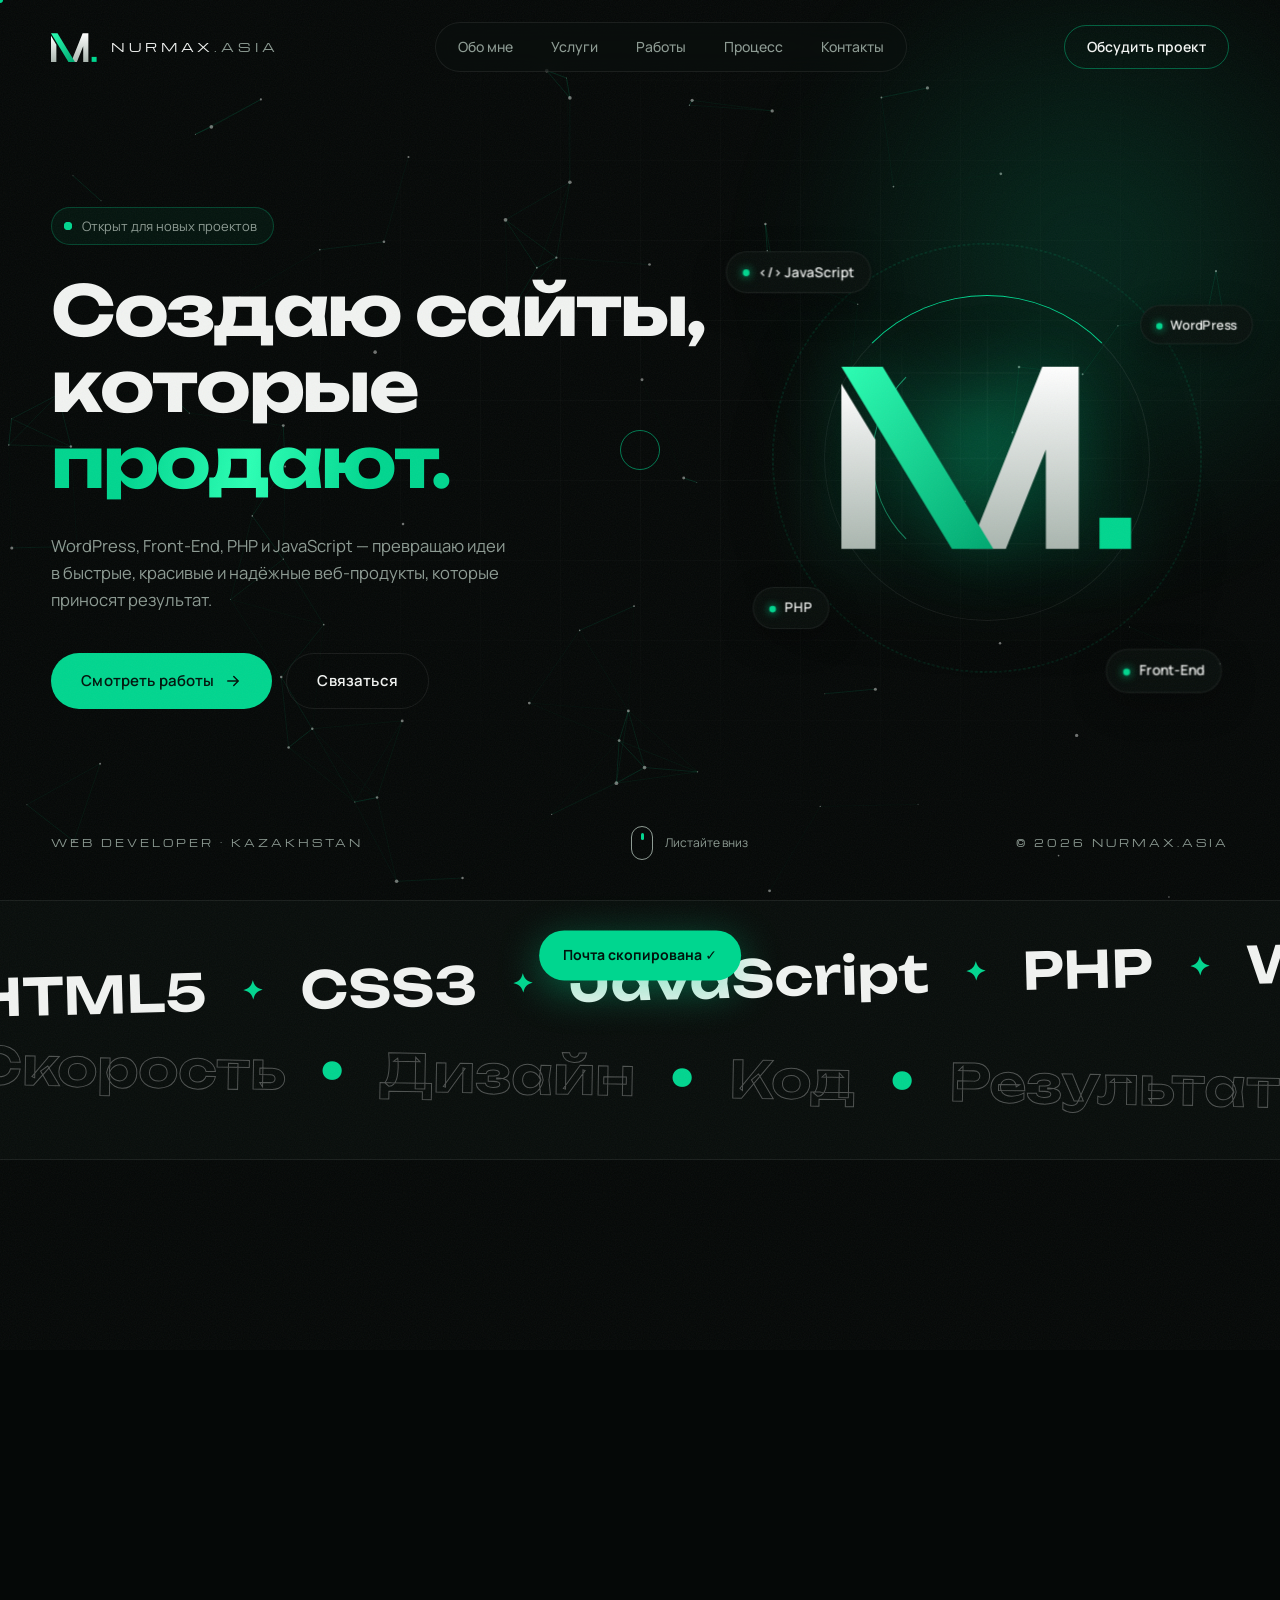
==== commit 4220b2aa: "Add files via upload" ====
--- a/Новое портфолио/index.html
+++ b/Новое портфолио/index.html
@@ -9,7 +9,10 @@
   <link rel="icon" href="assets/favicon.svg" type="image/svg+xml">
   <link rel="preconnect" href="https://fonts.googleapis.com">
   <link rel="preconnect" href="https://fonts.gstatic.com" crossorigin>
-  <link href="https://fonts.googleapis.com/css2?family=Michroma&family=Manrope:wght@300;400;500;600;700;800&family=Unbounded:wght@400;500;600;700;800&display=swap" rel="stylesheet">
+  <!-- Fonts load without blocking the first paint (only the weights actually used) -->
+  <link rel="preload" as="style" href="https://fonts.googleapis.com/css2?family=Manrope:wght@400..700&family=Michroma&family=Unbounded:wght@500..800&display=swap">
+  <link rel="stylesheet" href="https://fonts.googleapis.com/css2?family=Manrope:wght@400..700&family=Michroma&family=Unbounded:wght@500..800&display=swap" media="print" onload="this.media='all'">
+  <noscript><link rel="stylesheet" href="https://fonts.googleapis.com/css2?family=Manrope:wght@400..700&family=Michroma&family=Unbounded:wght@500..800&display=swap"></noscript>
   <!-- Base -->
   <link rel="stylesheet" href="css/base/variables.css">
   <link rel="stylesheet" href="css/base/reset.css">
@@ -118,7 +121,7 @@
         <div class="mm-status"><span class="pulse"></span>Открыт к новым проектам</div>
         <div class="mm-socials">
           <a href="https://t.me/Al_NurMax" target="_blank" rel="noopener">Telegram</a>
-          <a href="https://wa.me/77475022407" target="_blank" rel="noopener">WhatsApp</a>
+          <a href="https://wa.me/77024182204" target="_blank" rel="noopener">WhatsApp</a>
           <a href="https://github.com/nurmax04" target="_blank" rel="noopener">GitHub</a>
         </div>
         <a href="#contact" class="mm-cta">Обсудить проект <svg viewBox="0 0 24 24" width="18" height="18"><path d="M7 17 17 7M8 7h9v9" fill="none" stroke="currentColor" stroke-width="2" stroke-linecap="round" stroke-linejoin="round"/></svg></a>
@@ -137,12 +140,12 @@
           <h1 class="hero-title" aria-label="Создаю сайты, которые продают">
             <span class="line" data-split>Создаю сайты,</span>
             <span class="line" data-split>которые</span>
-            <span class="line"><span class="line-inner"><span class="rotator" id="rotator">продают</span><span class="accent-dot">.</span></span></span>
+            <span class="line"><span class="line-inner"><span class="rotator" id="rotator">продают.</span></span></span>
           </h1>
-          <p class="hero-sub intro" style="--d:.9s">
+          <p class="hero-sub intro-slide" style="--d:.5s">
             WordPress, Front-End, PHP и JavaScript — превращаю идеи в&nbsp;быстрые, красивые и&nbsp;надёжные веб-продукты, которые приносят результат.
           </p>
-          <div class="hero-cta intro" style="--d:1.05s">
+          <div class="hero-cta intro" style="--d:.6s">
             <a href="#projects" class="btn btn-primary magnetic"><span>Смотреть работы
               <svg viewBox="0 0 24 24" width="18" height="18"><path d="M5 12h14M13 6l6 6-6 6" fill="none" stroke="currentColor" stroke-width="2" stroke-linecap="round" stroke-linejoin="round"/></svg></span></a>
             <a href="#contact" class="btn btn-ghost magnetic"><span>Связаться</span></a>
@@ -165,7 +168,7 @@
         </div>
       </div>
 
-      <div class="hero-bottom container intro" style="--d:1.3s">
+      <div class="hero-bottom container intro" style="--d:.8s">
         <span class="mono">WEB DEVELOPER · KAZAKHSTAN</span>
         <a href="#about" class="scroll-down"><span class="mouse"><span></span></span>Листайте вниз</a>
         <span class="mono">© 2026 NURMAX.ASIA</span>
@@ -365,8 +368,8 @@
           <div class="contact-head">
             <div class="section-label" data-reveal><span>05</span> Контакты</div>
             <h2 class="contact-title">
-              <span class="ct-line"><span class="ct-in" data-reveal>Есть идея?</span></span>
-              <span class="ct-line"><span class="ct-in" data-reveal style="--d:.1s">Давайте <em>обсудим</em><i class="accent-dot">.</i></span></span>
+              <span class="ct-line" data-reveal><span class="ct-in">Есть идея?</span></span>
+              <span class="ct-line" data-reveal style="--d:.1s"><span class="ct-in">Давайте <em>обсудим</em><i class="accent-dot">.</i></span></span>
             </h2>
             <p class="contact-lead" data-reveal style="--d:.2s">Расскажите о задаче — обсудим идею, сроки и формат работы. Напишите в удобный мессенджер или на почту.</p>
             <div class="contact-status" data-reveal style="--d:.3s">
@@ -386,10 +389,10 @@
         </div>
 
         <div class="contact-cards">
-          <a href="https://wa.me/77475022407" target="_blank" rel="noopener" class="cc" data-spotlight data-reveal style="--d:0s">
+          <a href="https://wa.me/77024182204" target="_blank" rel="noopener" class="cc" data-spotlight data-reveal style="--d:0s">
             <span class="cc-icon"><svg viewBox="0 0 24 24"><path d="M12 2a10 10 0 0 0-8.6 15.1L2 22l5-1.3A10 10 0 1 0 12 2zm5.8 14.2c-.2.7-1.4 1.3-2 1.4-.5.1-1.2.1-1.9-.1-.4-.1-1-.3-1.7-.6-3-1.3-4.9-4.3-5-4.5-.2-.2-1.2-1.6-1.2-3s.8-2.2 1-2.5c.3-.3.6-.4.8-.4h.6c.2 0 .4 0 .6.5l.9 2.1c.1.2.1.4 0 .5l-.3.5-.4.5c-.1.1-.3.3-.1.6.2.3.8 1.3 1.7 2.1 1.2 1 2.1 1.4 2.4 1.5.3.1.5.1.6-.1l.9-1c.2-.3.4-.2.6-.1l2 1c.3.1.5.2.5.3.1.1.1.6-.1 1.3z"/></svg></span>
             <span class="cc-label">WhatsApp</span>
-            <span class="cc-value">+7 747 502 24 07</span>
+            <span class="cc-value">+7 702 418 22 04</span>
             <svg class="cc-arrow" viewBox="0 0 24 24"><path d="M7 17 17 7M8 7h9v9"/></svg>
           </a>
           <a href="https://t.me/Al_NurMax" target="_blank" rel="noopener" class="cc" data-spotlight data-reveal style="--d:.08s">
@@ -432,23 +435,24 @@
   <div class="toast" id="toast">Почта скопирована ✓</div>
 
   <!-- Core (must be first) -->
-  <script src="js/core.js"></script>
+  <script defer src="js/core.js"></script>
   <!-- Layout -->
-  <script src="js/layout/loader.js"></script>
-  <script src="js/layout/nav.js"></script>
-  <script src="js/layout/mobile-menu.js"></script>
-  <script src="js/layout/footer.js"></script>
+  <script defer src="js/layout/loader.js"></script>
+  <script defer src="js/layout/nav.js"></script>
+  <script defer src="js/layout/mobile-menu.js"></script>
+  <script defer src="js/layout/footer.js"></script>
   <!-- Sections -->
-  <script src="js/sections/hero.js"></script>
-  <script src="js/sections/about.js"></script>
-  <script src="js/sections/projects.js"></script>
-  <script src="js/sections/process.js"></script>
-  <script src="js/sections/contact.js"></script>
+  <script defer src="js/sections/hero.js"></script>
+  <script defer src="js/sections/about.js"></script>
+  <script defer src="js/sections/projects.js"></script>
+  <script defer src="js/sections/process.js"></script>
+  <script defer src="js/sections/contact.js"></script>
   <!-- Components (after sections, so they see the final DOM) -->
-  <script src="js/components/reveal.js"></script>
-  <script src="js/components/spotlight.js"></script>
-  <script src="js/components/magnetic.js"></script>
-  <script src="js/components/cursor.js"></script>
-  <script src="js/components/scroll-progress.js"></script>
+  <script defer src="js/components/anchors.js"></script>
+  <script defer src="js/components/reveal.js"></script>
+  <script defer src="js/components/spotlight.js"></script>
+  <script defer src="js/components/magnetic.js"></script>
+  <script defer src="js/components/cursor.js"></script>
+  <script defer src="js/components/scroll-progress.js"></script>
 </body>
 </html>
--- a/Новое портфолио/css/base/animations.css
+++ b/Новое портфолио/css/base/animations.css
@@ -10,6 +10,9 @@
 /* Hero intro (after preloader) */
 .intro { opacity: 0; transform: translateY(30px); transition: opacity 1s var(--ease), transform 1s var(--ease); transition-delay: var(--d, 0s); }
 .loaded .intro { opacity: 1; transform: none; }
+/* Slide-only intro: stays visible (under the preloader) so it can be painted early — helps LCP */
+.intro-slide { transform: translateY(30px); transition: transform 1s var(--ease); transition-delay: var(--d, 0s); }
+.loaded .intro-slide { transform: none; }
 .intro-scale { opacity: 0; transform: scale(.85); filter: blur(12px); transition: opacity 1.4s var(--ease) .3s, transform 1.6s var(--ease) .3s, filter 1.4s var(--ease) .3s; }
 .loaded .intro-scale { opacity: 1; transform: none; filter: none; }
 
--- a/Новое портфолио/css/base/sections.css
+++ b/Новое портфолио/css/base/sections.css
@@ -8,3 +8,20 @@
 .section-label::after { content: ''; width: 50px; height: 1px; background: var(--green); }
 .section-title { font-family: var(--f-head); font-size: clamp(34px, 5vw, 72px); font-weight: 700; line-height: 1.05; letter-spacing: -.03em; }
 .section-title em { font-style: normal; color: transparent; -webkit-text-stroke: 1.5px var(--green); }
+
+/* Performance: the browser skips layout/paint of off-screen sections until they come near.
+   --cis = expected height, so the scrollbar and anchor links stay accurate. */
+.about, .services, .projects, .process, .contact { content-visibility: auto; contain-intrinsic-size: auto var(--cis, 1000px); }
+.about { --cis: 1070px; }
+.services { --cis: 1040px; }
+.projects { --cis: 2100px; }
+.process { --cis: 1170px; }
+.contact { --cis: 1275px; }
+.cv-measure .about, .cv-measure .services, .cv-measure .projects, .cv-measure .process, .cv-measure .contact { content-visibility: visible; }
+@media (max-width: 600px) {
+  .about { --cis: 975px; }
+  .services { --cis: 2060px; }
+  .projects { --cis: 3260px; }
+  .process { --cis: 1225px; }
+  .contact { --cis: 1270px; }
+}
--- a/Новое портфолио/css/components/effects.css
+++ b/Новое портфолио/css/components/effects.css
@@ -6,6 +6,8 @@
   background-image: url("data:image/svg+xml,%3Csvg xmlns='http://www.w3.org/2000/svg' width='200' height='200'%3E%3Cfilter id='n'%3E%3CfeTurbulence type='fractalNoise' baseFrequency='.85' numOctaves='3' stitchTiles='stitch'/%3E%3C/filter%3E%3Crect width='100%25' height='100%25' filter='url(%23n)'/%3E%3C/svg%3E");
   animation: grain 1s steps(6) infinite;
 }
+/* Phones: the grain is barely visible but costs GPU/main-thread time every frame */
+@media (max-width: 960px), (pointer: coarse) { .noise { display: none; } }
 @keyframes grain {
   0%, 100% { transform: translate(0, 0); }
   20% { transform: translate(-3%, 2%); }
--- a/Новое портфолио/css/layout/loader.css
+++ b/Новое портфолио/css/layout/loader.css
@@ -9,10 +9,10 @@
 
 /* Logo draw-in */
 .loader-logo { width: 150px; overflow: visible; }
-.loader-logo .draw { fill: transparent; stroke-width: 1.5; stroke-dasharray: 700; stroke-dashoffset: 700; animation: draw 1.4s var(--ease) forwards, fillIn .6s ease forwards 1.1s; }
+.loader-logo .draw { fill: transparent; stroke-width: 1.5; stroke-dasharray: 700; stroke-dashoffset: 700; animation: draw .8s var(--ease) forwards, fillIn .35s ease forwards .6s; }
 .loader-logo .w { stroke: #F1F3F1; color: #F1F3F1; }
-.loader-logo .g { stroke: var(--green); color: var(--green); filter: drop-shadow(0 0 10px rgba(0, 214, 143, .6)); animation-delay: .2s, 1.2s; }
-.loader-logo .dot { animation-delay: .5s, 1.3s; }
+.loader-logo .g { stroke: var(--green); color: var(--green); filter: drop-shadow(0 0 10px rgba(0, 214, 143, .6)); animation-delay: .1s, .7s; }
+.loader-logo .dot { animation-delay: .25s, .75s; }
 @keyframes draw { to { stroke-dashoffset: 0; } }
 @keyframes fillIn { to { fill: currentColor; } }
 
@@ -20,7 +20,7 @@
 .loader-word span { color: var(--muted); }
 .loader-bar { width: 200px; height: 1px; background: var(--line); overflow: hidden; }
 .loader-bar span { display: block; height: 100%; width: 100%; background: var(--green); transform-origin: 0; transform: scaleX(0); box-shadow: 0 0 10px var(--green); }
-.loader-count { font-family: var(--f-brand); font-size: 11px; color: var(--muted); letter-spacing: .2em; }
+.loader-count { font-family: var(--f-brand); font-size: 11px; color: var(--muted); letter-spacing: .2em; min-width: 7ch; text-align: center; font-variant-numeric: tabular-nums; contain: layout paint; }
 
 /* Exit */
 .loader.done .loader-inner { opacity: 0; transform: translateY(-30px) scale(.95); }
--- a/Новое портфолио/css/sections/hero.css
+++ b/Новое портфолио/css/sections/hero.css
@@ -24,9 +24,8 @@
 .hero-title .char { display: inline-block; transform: translateY(115%) rotate(8deg); transition: transform 1s var(--ease); transition-delay: calc(var(--i) * .03s + .1s); }
 .hero-title .line-inner { display: inline-block; transform: translateY(115%); transition: transform 1s var(--ease) .6s; }
 .loaded .hero-title .char, .loaded .hero-title .line-inner { transform: none; }
-.rotator { color: var(--green); background: linear-gradient(90deg, var(--green), var(--green-2), var(--green)); background-size: 200% 100%; -webkit-background-clip: text; background-clip: text; -webkit-text-fill-color: transparent; animation: shine 4s linear infinite; }
+.rotator { color: var(--green); background: linear-gradient(100deg, var(--green) 20%, var(--green-2) 50%, var(--green) 80%); -webkit-background-clip: text; background-clip: text; -webkit-text-fill-color: transparent; }
 .rotator .scr { color: var(--muted); -webkit-text-fill-color: var(--muted); opacity: .8; }
-@keyframes shine { to { background-position: -200% 0; } }
 .hero-sub { max-width: 520px; font-size: clamp(16px, 1.3vw, 18px); color: var(--muted); margin-bottom: 40px; }
 .hero-cta { display: flex; gap: 14px; flex-wrap: wrap; }
 
--- a/Новое портфолио/css/sections/process.css
+++ b/Новое портфолио/css/sections/process.css
@@ -3,7 +3,9 @@
    ========================================================= */
 .process { background: var(--bg-2); border-top: 1px solid var(--line); border-bottom: 1px solid var(--line); }
 .process-inner { display: grid; grid-template-columns: .8fr 1.2fr; gap: 80px; }
-.process-head { position: sticky; top: 140px; align-self: start; }
+/* overflow-anchor: none — keeps Chrome's scroll anchoring from picking the sticky
+   block, which made smooth anchor scrolls stop ~40px off target */
+.process-head { position: sticky; top: 140px; align-self: start; overflow-anchor: none; }
 .process-note { color: var(--muted); max-width: 340px; margin-top: 24px; }
 
 /* Timeline line (filled by js/sections/process.js) */
--- a/Новое портфолио/css/sections/contact.css
+++ b/Новое портфолио/css/sections/contact.css
@@ -10,9 +10,10 @@
 .contact-top { display: grid; grid-template-columns: 1fr auto; align-items: end; gap: 40px; margin-bottom: 70px; }
 .contact-title { font-family: var(--f-head); font-weight: 800; font-size: clamp(42px, 7.4vw, 120px); line-height: 1; letter-spacing: -.045em; margin-bottom: 30px; }
 .ct-line { display: block; overflow: hidden; padding-bottom: .06em; }
-.ct-in { display: inline-block; }
-.ct-in[data-reveal] { transform: translateY(105%); opacity: 1; }
-.ct-in[data-reveal].in { transform: none; }
+/* The line is observed (it is never clipped); the text inside slides up */
+.ct-line[data-reveal] { opacity: 1; transform: none; }
+.ct-in { display: inline-block; transform: translateY(105%); transition: transform 1.1s var(--ease) var(--d, 0s); }
+.ct-line.in .ct-in { transform: none; }
 .ct-line em { font-style: normal; color: transparent; -webkit-text-stroke: 1.5px var(--green); transition: color .5s; }
 .ct-line em:hover { color: var(--green); }
 .contact-lead { max-width: 520px; color: var(--muted); font-size: 17px; margin-bottom: 26px; }
@@ -25,12 +26,14 @@
 .orb-inner { position: absolute; inset: 0; display: grid; place-items: center; }
 .orb-text { position: absolute; inset: 0; width: 100%; height: 100%; animation: spin 16s linear infinite; }
 .orb-text text { font-family: var(--f-brand); font-size: 12px; fill: var(--text); }
-.orb-core { position: relative; width: 104px; height: 104px; border-radius: 50%; background: var(--green); display: grid; place-items: center; box-shadow: 0 0 0 0 rgba(0, 214, 143, .5); transition: transform .6s var(--ease), box-shadow .6s, background .4s; animation: orbPulse 2.6s ease-out infinite; }
+.orb-core { position: relative; width: 104px; height: 104px; border-radius: 50%; background: var(--green); display: grid; place-items: center; transition: transform .6s var(--ease), background .4s; }
+/* Pulse ring — animates only transform/opacity (GPU-composited) */
+.orb-core::after { content: ''; position: absolute; inset: 0; border-radius: 50%; border: 2px solid rgba(0, 214, 143, .5); animation: orbPulse 2.6s ease-out infinite; pointer-events: none; }
 .orb-core svg { width: 34px; height: 34px; fill: none; stroke: #00140c; stroke-width: 2.2; stroke-linecap: round; stroke-linejoin: round; transition: transform .6s var(--ease); }
 .contact-orb:hover .orb-core { transform: scale(1.12); background: var(--text); }
 .contact-orb:hover .orb-core svg { transform: rotate(45deg); }
 .contact-orb:hover .orb-text { animation-duration: 5s; }
-@keyframes orbPulse { 0% { box-shadow: 0 0 0 0 rgba(0, 214, 143, .45); } 100% { box-shadow: 0 0 0 28px rgba(0, 214, 143, 0); } }
+@keyframes orbPulse { 0% { transform: scale(1); opacity: 1; } 100% { transform: scale(1.55); opacity: 0; } }
 
 /* ---------- Contact cards ---------- */
 .contact-cards { display: grid; grid-template-columns: 1fr 1fr 1.4fr 1fr; gap: 14px; }
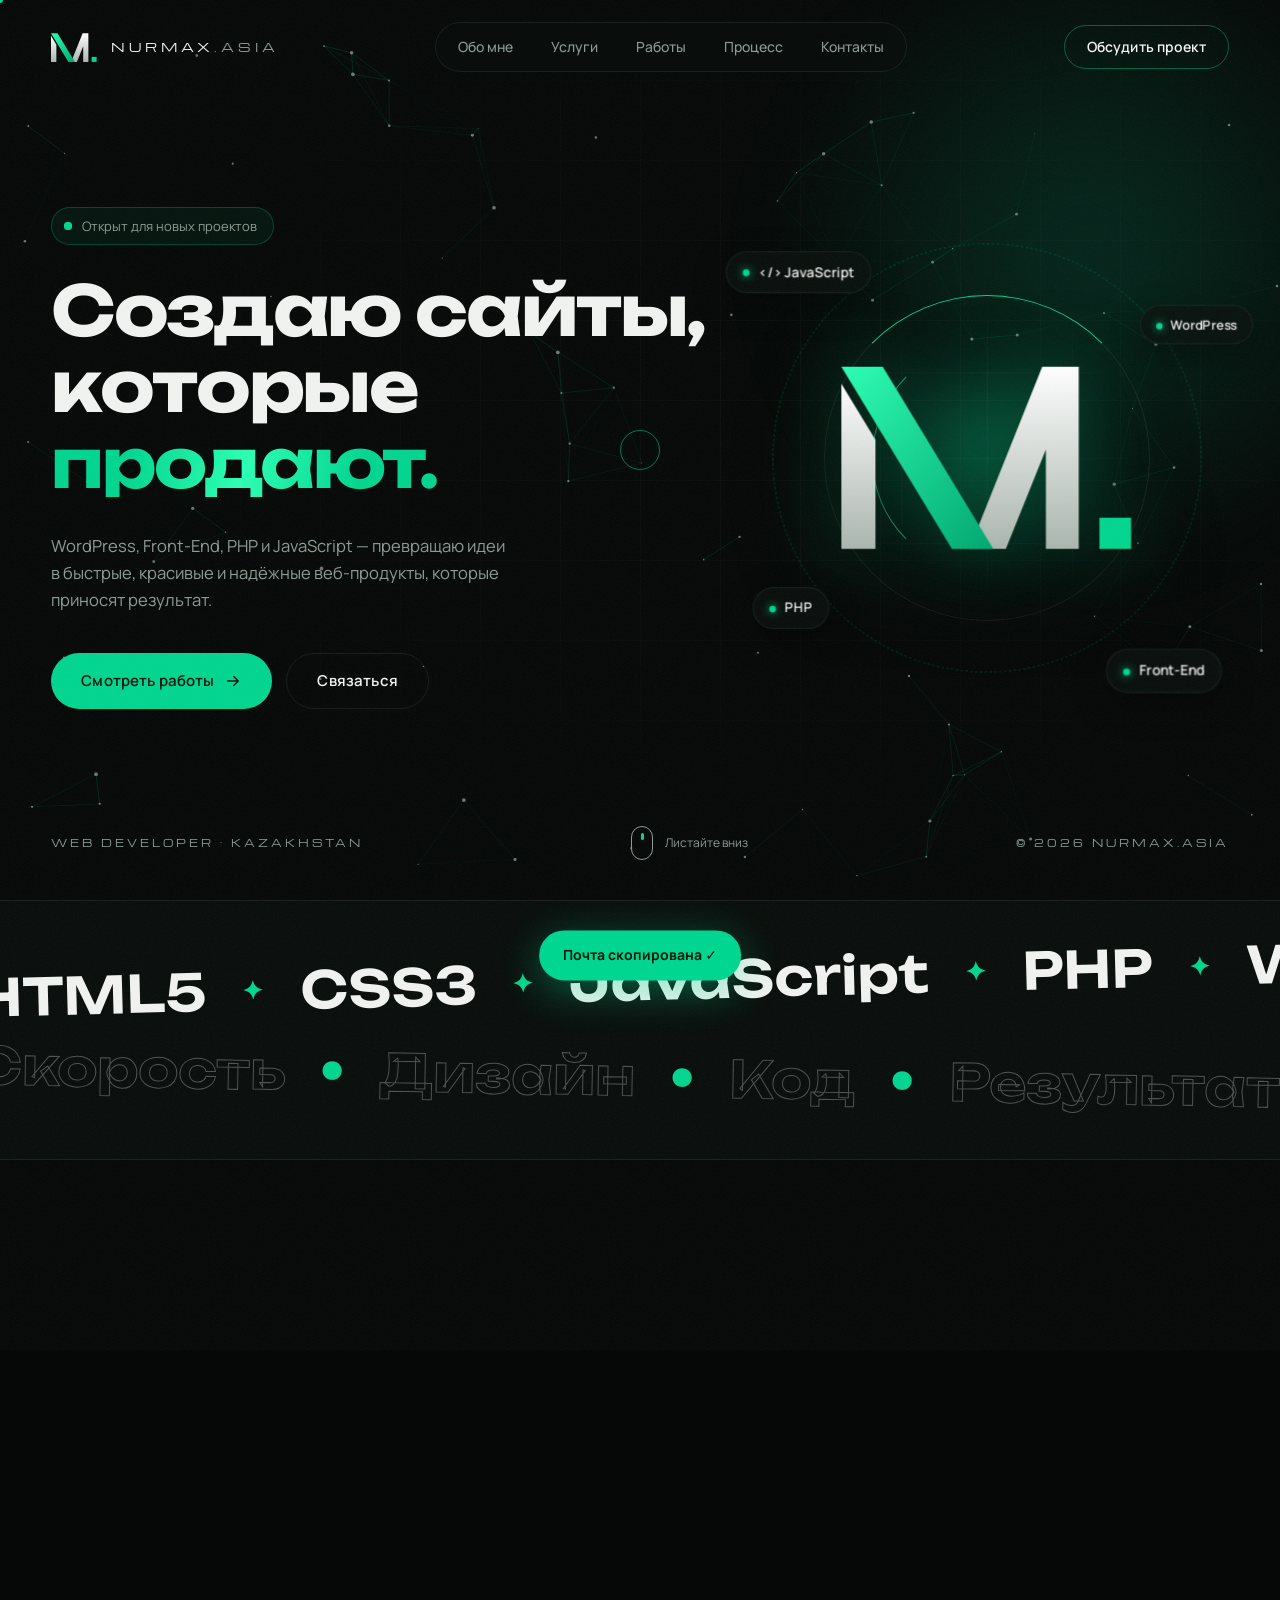
==== commit 35dfaf5f: "Add files via upload" ====
--- a/Новое портфолио/index.html
+++ b/Новое портфолио/index.html
@@ -140,7 +140,7 @@
           <h1 class="hero-title" aria-label="Создаю сайты, которые продают">
             <span class="line" data-split>Создаю сайты,</span>
             <span class="line" data-split>которые</span>
-            <span class="line"><span class="line-inner"><span class="rotator" id="rotator">продают.</span></span></span>
+            <span class="line rot-line"><span class="line-inner"><span class="rotator" id="rotator">продают.</span></span></span>
           </h1>
           <p class="hero-sub intro-slide" style="--d:.5s">
             WordPress, Front-End, PHP и JavaScript — превращаю идеи в&nbsp;быстрые, красивые и&nbsp;надёжные веб-продукты, которые приносят результат.
@@ -263,11 +263,11 @@
           <h2 class="section-title" data-reveal>Проекты, которыми <em>горжусь</em></h2>
         </div>
         <div class="projects-grid">
-          <!-- ===== Featured: реальный клиент ===== -->
+          <!-- ===== Featured: HIT STROI ===== -->
           <a href="https://hitstroi.asia/" target="_blank" rel="noopener" class="project featured" data-cursor="Открыть" data-reveal>
             <div class="project-media mf">
               <div class="feat-copy">
-                <span class="feat-badge"><span class="pulse"></span>Реальный клиент · Первый проект</span>
+                <span class="feat-badge"><span class="pulse"></span>Сайт для бизнеса · Шымкент</span>
                 <div class="feat-title">HIT <em>STROI</em><i>.</i></div>
                 <p class="feat-desc">Сайт мебельной мастерской из Шымкента: каталог, этапы работы, видео-отзывы клиентов и заявки в WhatsApp.</p>
                 <ul class="feat-facts">
@@ -289,7 +289,7 @@
               </div>
             </div>
             <div class="project-info">
-              <div><h3>HIT STROI — мебель на заказ в Шымкенте</h3><p>Мой первый коммерческий проект для реального клиента</p></div>
+              <div><h3>HIT STROI — мебель на заказ в Шымкенте</h3><p>Каталог · Этапы работы · Видео-отзывы · Заявки в WhatsApp</p></div>
               <span class="project-year live">LIVE</span>
             </div>
           </a>
@@ -337,7 +337,7 @@
             </div>
           </a>
         </div>
-        <p class="projects-note" data-reveal>↗ Демо — учебные концепты. HitStroi — реальный проект для клиента.</p>
+        <p class="projects-note" data-reveal>↗ Проекты с пометкой DEMO — учебные концепты.</p>
       </div>
     </section>
 
--- a/Новое портфолио/css/sections/hero.css
+++ b/Новое портфолио/css/sections/hero.css
@@ -24,7 +24,11 @@
 .hero-title .char { display: inline-block; transform: translateY(115%) rotate(8deg); transition: transform 1s var(--ease); transition-delay: calc(var(--i) * .03s + .1s); }
 .hero-title .line-inner { display: inline-block; transform: translateY(115%); transition: transform 1s var(--ease) .6s; }
 .loaded .hero-title .char, .loaded .hero-title .line-inner { transform: none; }
-.rotator { color: var(--green); background: linear-gradient(100deg, var(--green) 20%, var(--green-2) 50%, var(--green) 80%); -webkit-background-clip: text; background-clip: text; -webkit-text-fill-color: transparent; }
+/* Rotating word line is isolated (fixed height + containment): the changing word
+   never re-lays out the rest of the page. --rot-scale (js/sections/hero.js)
+   shrinks the word so the longest one always fits the column. */
+.hero-title .rot-line { height: 1.1em; contain: strict; }
+.rotator { display: inline-block; white-space: nowrap; font-size: calc(1em * var(--rot-scale, 1)); color: var(--green); background: linear-gradient(100deg, var(--green) 20%, var(--green-2) 50%, var(--green) 80%); -webkit-background-clip: text; background-clip: text; -webkit-text-fill-color: transparent; }
 .rotator .scr { color: var(--muted); -webkit-text-fill-color: var(--muted); opacity: .8; }
 .hero-sub { max-width: 520px; font-size: clamp(16px, 1.3vw, 18px); color: var(--muted); margin-bottom: 40px; }
 .hero-cta { display: flex; gap: 14px; flex-wrap: wrap; }
